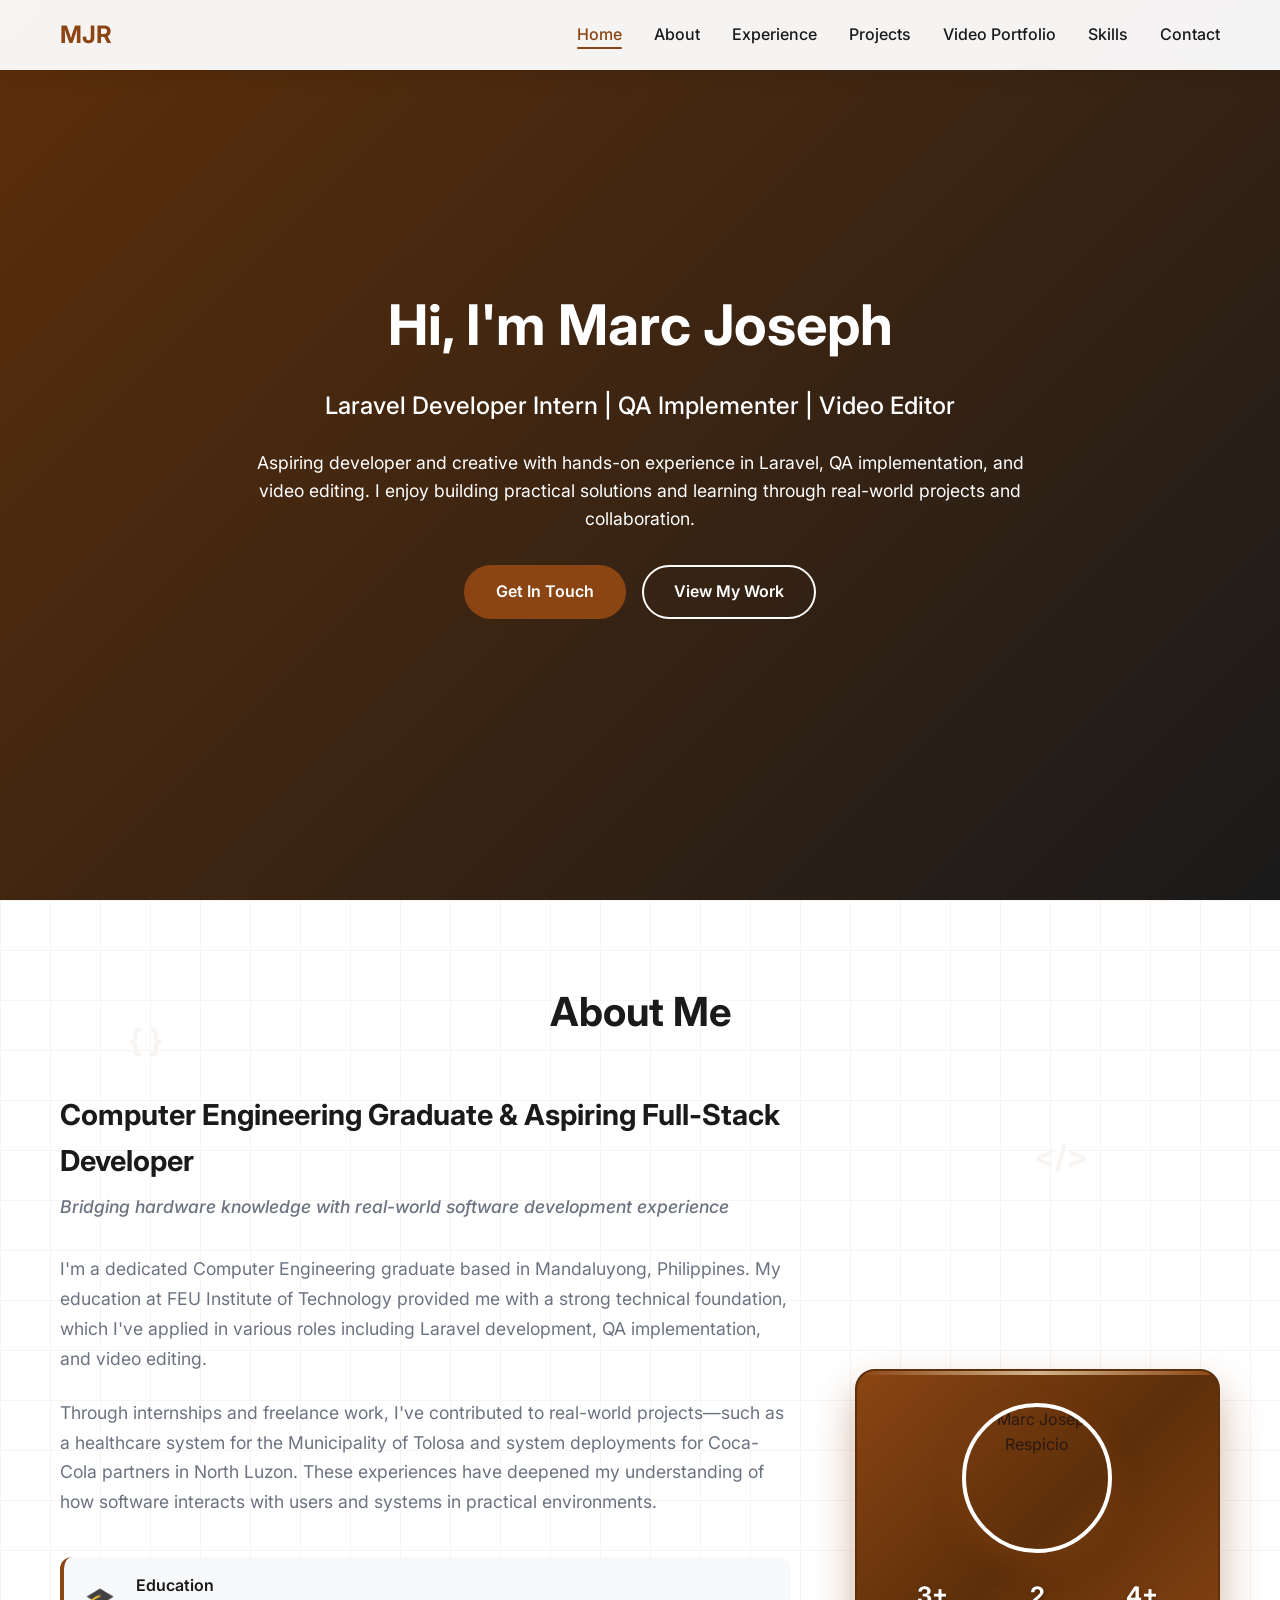
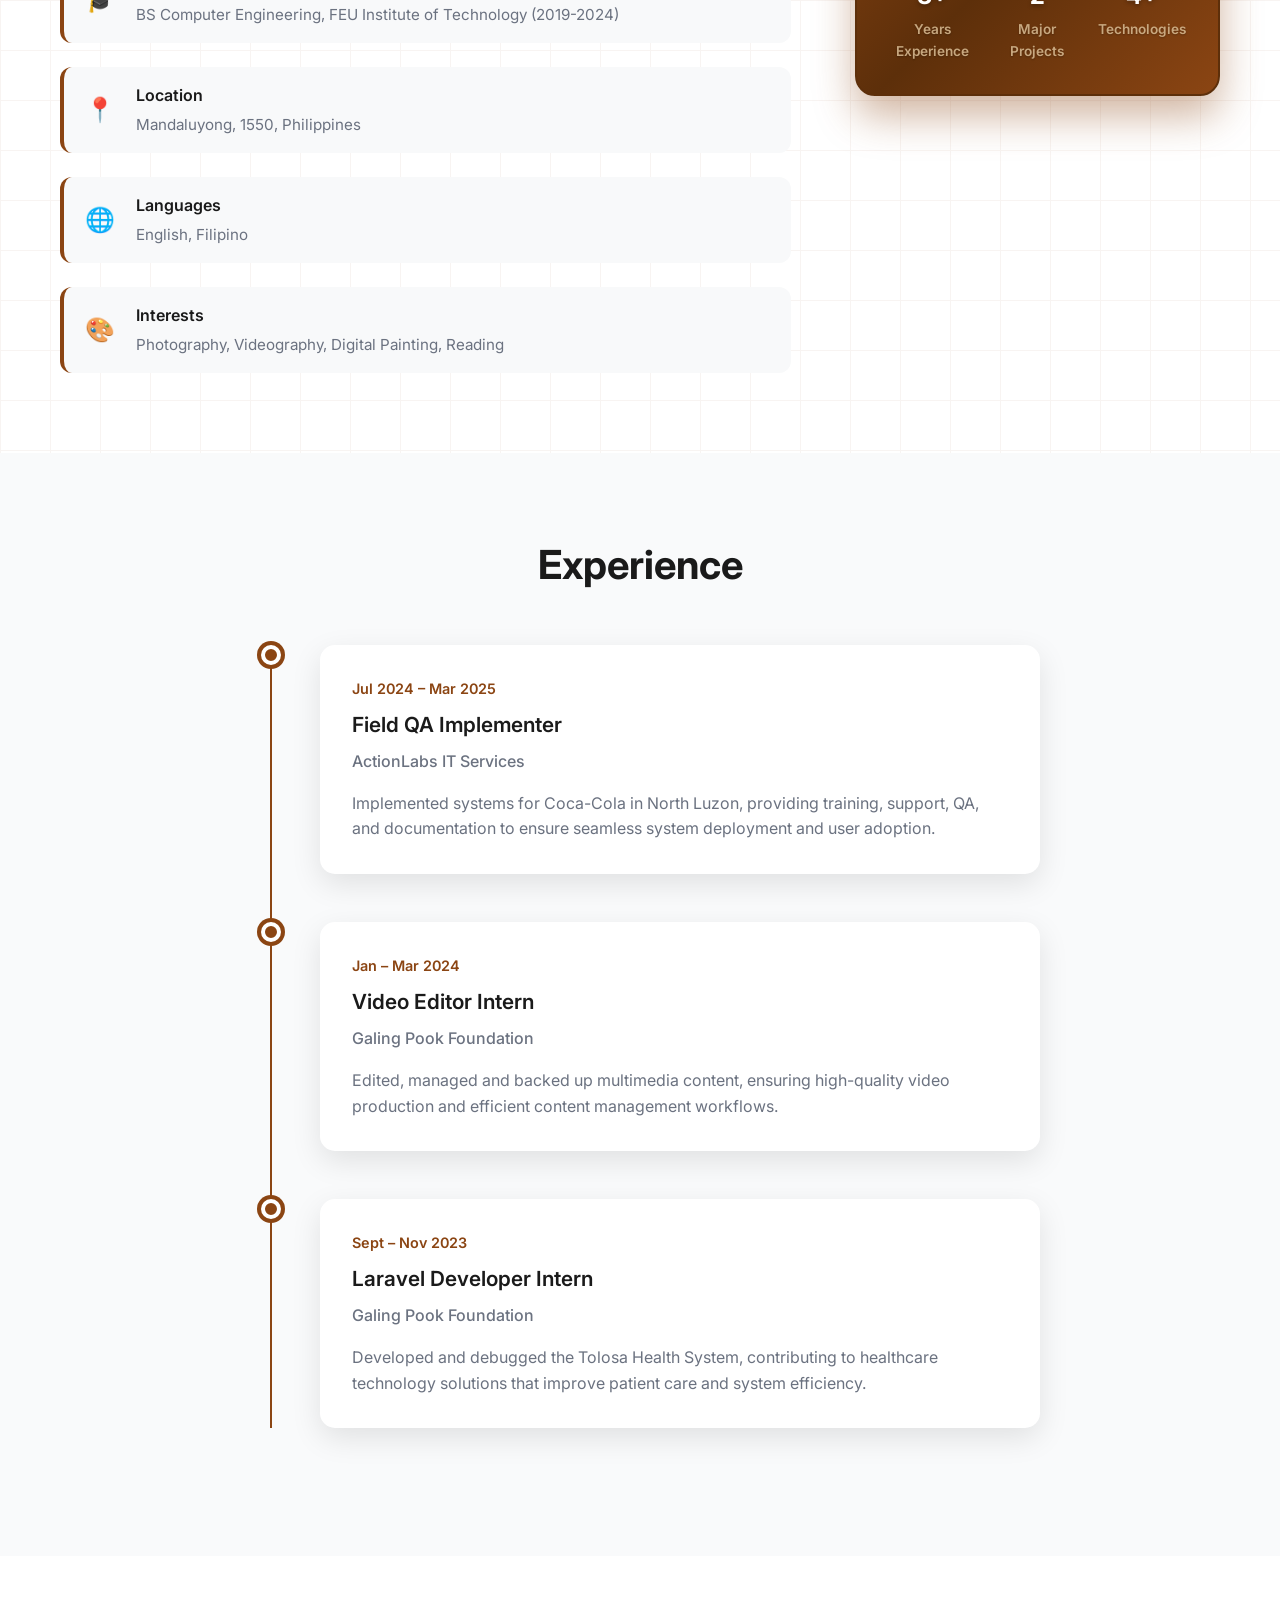
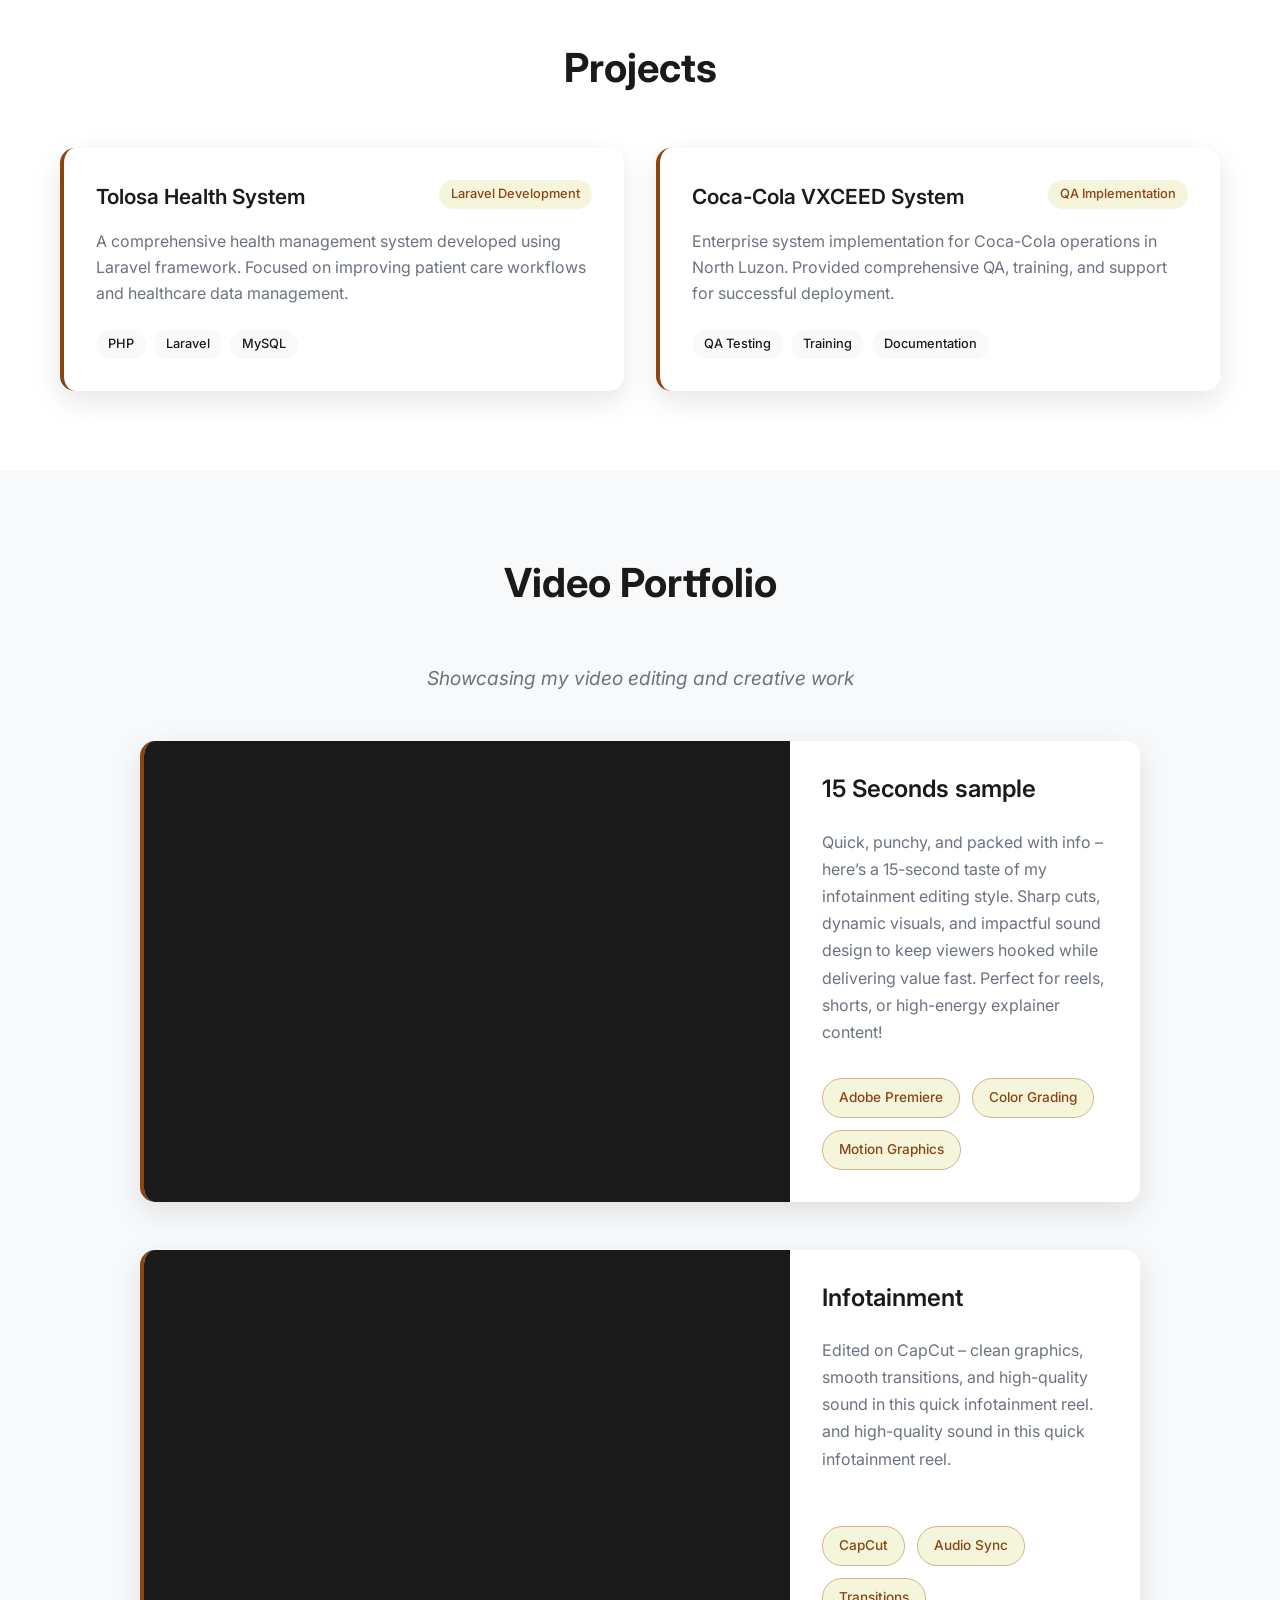
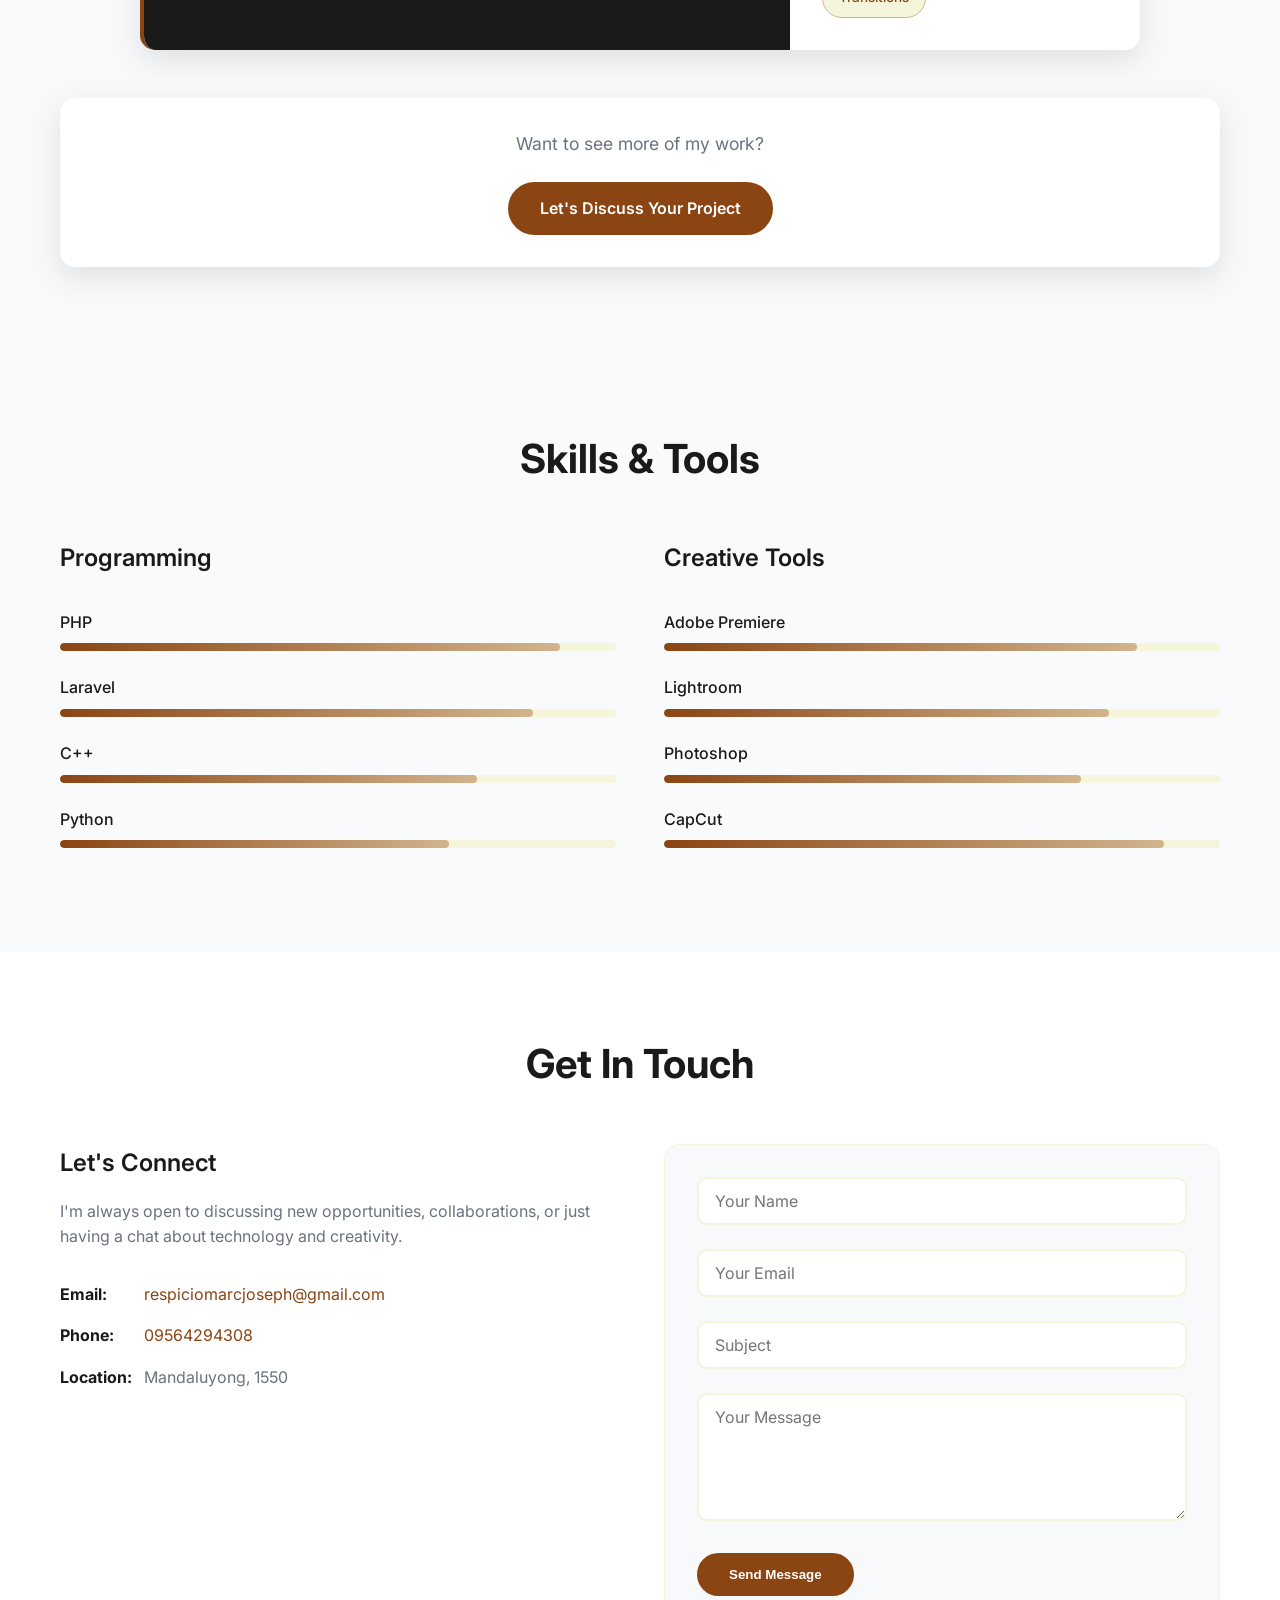
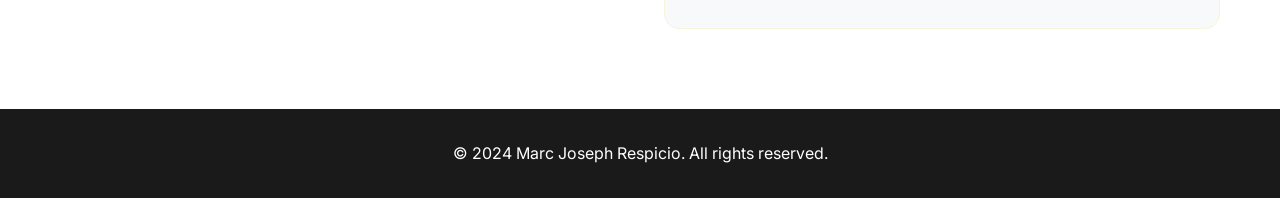
==== index.html @ 2e6ec481 "Complete portfolio with dynamic navbar and brown gradient profile card" ====
<!DOCTYPE html>
<html lang="en">
<head>
    <meta charset="UTF-8">
    <meta name="viewport" content="width=device-width, initial-scale=1.0">
    <title>Marc Joseph Respicio - Portfolio</title>
    <link rel="preconnect" href="https://fonts.googleapis.com">
    <link rel="preconnect" href="https://fonts.gstatic.com" crossorigin>
    <link href="https://fonts.googleapis.com/css2?family=Inter:wght@300;400;500;600;700&display=swap" rel="stylesheet">
    <link rel="stylesheet" href="styles.css">
</head>
<body>
    <!-- Navigation -->
    <nav class="navbar">
        <div class="nav-container">
            <div class="nav-logo">
                <a href="#home">MJR</a>
            </div>
            <ul class="nav-menu">
                <li class="nav-item">
                    <a href="#home" class="nav-link">Home</a>
                </li>
                <li class="nav-item">
                    <a href="#about" class="nav-link">About</a>
                </li>
                <li class="nav-item">
                    <a href="#experience" class="nav-link">Experience</a>
                </li>
                <li class="nav-item">
                    <a href="#projects" class="nav-link">Projects</a>
                </li>
                <li class="nav-item">
                    <a href="#portfolio" class="nav-link">Video Portfolio</a>
                </li>
                <li class="nav-item">
                    <a href="#skills" class="nav-link">Skills</a>
                </li>
                <li class="nav-item">
                    <a href="#contact" class="nav-link">Contact</a>
                </li>
            </ul>
            <div class="hamburger">
                <span class="bar"></span>
                <span class="bar"></span>
                <span class="bar"></span>
            </div>
        </div>
    </nav>

    <!-- Hero Section -->
    <section id="home" class="hero">
        <div class="container">
            <div class="hero-content">
                <h1 class="hero-title">
                    Hi, I'm <span class="highlight">Marc Joseph Respicio</span>
                </h1>
                <p class="hero-subtitle">Laravel Developer Intern | QA Implementer | Video Editor</p>
                <p class="hero-description">
                    Aspiring developer and creative with hands-on experience in Laravel,
                    QA implementation, and video editing. I enjoy building practical
                    solutions and learning through real-world projects and collaboration.
                </p>
                <div class="hero-buttons">
                    <a href="#contact" class="btn btn-primary">Get In Touch</a>
                    <a href="#portfolio" class="btn btn-secondary">View My Work</a>
                </div>
            </div>
        </div>
    </section>

    <!-- About Section -->
    <section id="about" class="about">
        <div class="about-background">
            <div class="circuit-pattern"></div>
            <div class="tech-icons">
                <div class="tech-icon">{ }</div>
                <div class="tech-icon">&lt;/&gt;</div>
                <div class="tech-icon">01</div>
                <div class="tech-icon">λ</div>
                <div class="tech-icon">∞</div>
                <div class="tech-icon">⚡</div>
            </div>
        </div>
        <div class="container">
            <h2 class="section-title">About Me</h2>
            <div class="about-content">
                <div class="about-text">
                    <div class="about-intro">
                        <h3>Computer Engineering Graduate & Aspiring Full-Stack Developer</h3>
                        <p class="about-subtitle">
                            Bridging hardware knowledge with real-world software development experience
                        </p>
                    </div>
                    <p>
                        I'm a dedicated Computer Engineering graduate based in Mandaluyong, Philippines.
                        My education at FEU Institute of Technology provided me with a strong technical foundation,
                        which I've applied in various roles including Laravel development, QA implementation, and video editing.
                    </p>
                    <p>
                        Through internships and freelance work, I've contributed to real-world projects—such as
                        a healthcare system for the Municipality of Tolosa and system deployments for Coca-Cola partners in North Luzon.
                        These experiences have deepened my understanding of how software interacts with users and systems in practical environments.
                    </p>
                    <div class="about-highlights">
                        <div class="highlight-item">
                            <div class="highlight-icon">🎓</div>
                            <div class="highlight-content">
                                <strong>Education</strong>
                                <span>BS Computer Engineering, FEU Institute of Technology (2019-2024)</span>
                            </div>
                        </div>
                        <div class="highlight-item">
                            <div class="highlight-icon">📍</div>
                            <div class="highlight-content">
                                <strong>Location</strong>
                                <span>Mandaluyong, 1550, Philippines</span>
                            </div>
                        </div>
                        <div class="highlight-item">
                            <div class="highlight-icon">🌐</div>
                            <div class="highlight-content">
                                <strong>Languages</strong>
                                <span>English, Filipino</span>
                            </div>
                        </div>
                        <div class="highlight-item">
                            <div class="highlight-icon">🎨</div>
                            <div class="highlight-content">
                                <strong>Interests</strong>
                                <span>Photography, Videography, Digital Painting, Reading</span>
                            </div>
                        </div>
                    </div>
                </div>
                <div class="about-visual">
                    <div class="profile-card">
                        <div class="profile-image">
                            <img src="images/MJ.jpg" alt="Marc Joseph Respicio" class="profile-photo">
                        </div>
                        <div class="profile-stats">
                            <div class="stat-item">
                                <div class="stat-number">3+</div>
                                <div class="stat-label">Years Experience</div>
                            </div>
                            <div class="stat-item">
                                <div class="stat-number">2</div>
                                <div class="stat-label">Major Projects</div>
                            </div>
                            <div class="stat-item">
                                <div class="stat-number">4+</div>
                                <div class="stat-label">Technologies</div>
                            </div>
                        </div>
                    </div>
                </div>
            </div>
        </div>
    </section>

    <!-- Experience Section -->
    <section id="experience" class="experience">
        <div class="container">
            <h2 class="section-title">Experience</h2>
            <div class="timeline">
                <div class="timeline-item">
                    <div class="timeline-dot"></div>
                    <div class="timeline-content">
                        <div class="timeline-date">Jul 2024 – Mar 2025</div>
                        <h3>Field QA Implementer</h3>
                        <h4>ActionLabs IT Services</h4>
                        <p>Implemented systems for Coca-Cola in North Luzon, providing training, support, QA, and documentation to ensure seamless system deployment and user adoption.</p>
                    </div>
                </div>
                <div class="timeline-item">
                    <div class="timeline-dot"></div>
                    <div class="timeline-content">
                        <div class="timeline-date">Jan – Mar 2024</div>
                        <h3>Video Editor Intern</h3>
                        <h4>Galing Pook Foundation</h4>
                        <p>Edited, managed and backed up multimedia content, ensuring high-quality video production and efficient content management workflows.</p>
                    </div>
                </div>
                <div class="timeline-item">
                    <div class="timeline-dot"></div>
                    <div class="timeline-content">
                        <div class="timeline-date">Sept – Nov 2023</div>
                        <h3>Laravel Developer Intern</h3>
                        <h4>Galing Pook Foundation</h4>
                        <p>Developed and debugged the Tolosa Health System, contributing to healthcare technology solutions that improve patient care and system efficiency.</p>
                    </div>
                </div>
            </div>
        </div>
    </section>

    <!-- Projects Section -->
    <section id="projects" class="projects">
        <div class="container">
            <h2 class="section-title">Projects</h2>
            <div class="projects-grid">
                <div class="project-card">
                    <div class="project-header">
                        <h3>Tolosa Health System</h3>
                        <span class="project-tag">Laravel Development</span>
                    </div>
                    <p class="project-description">
                        A comprehensive health management system developed using Laravel framework. 
                        Focused on improving patient care workflows and healthcare data management.
                    </p>
                    <div class="project-tech">
                        <span class="tech-tag">PHP</span>
                        <span class="tech-tag">Laravel</span>
                        <span class="tech-tag">MySQL</span>
                    </div>
                </div>
                <div class="project-card">
                    <div class="project-header">
                        <h3>Coca-Cola VXCEED System</h3>
                        <span class="project-tag">QA Implementation</span>
                    </div>
                    <p class="project-description">
                        Enterprise system implementation for Coca-Cola operations in North Luzon. 
                        Provided comprehensive QA, training, and support for successful deployment.
                    </p>
                    <div class="project-tech">
                        <span class="tech-tag">QA Testing</span>
                        <span class="tech-tag">Training</span>
                        <span class="tech-tag">Documentation</span>
                    </div>
                </div>
            </div>
        </div>
    </section>

    <!-- Video Portfolio Section -->
    <section id="portfolio" class="video-portfolio">
        <div class="container">
            <h2 class="section-title">Video Portfolio</h2>
            <p class="portfolio-subtitle">Showcasing my video editing and creative work</p>

            <div class="video-grid">
                <!-- Video Sample 1 -->
                <div class="video-card">
                    <div class="video-container">
                        <!-- Replace the src with your Vimeo video URL -->
                        <iframe src="https://player.vimeo.com/video/1092695240?badge=0&amp;autopause=0&amp;quality_selector=1&amp;player_id=0&amp;app_id=58479"
                                width="100%"
                                height="100%"
                                frameborder="0"
                                allow="autoplay; fullscreen; picture-in-picture; clipboard-write"
                                allowfullscreen
                                title="15 Seconds Sample Video">
                        </iframe>
                        <!--
                        INSTRUCTIONS:
                        1. Go to your Vimeo video
                        2. Click Share → Embed
                        3. Copy the video ID from the URL (the numbers after /video/)
                        4. Replace "YOUR_VIDEO_ID_HERE" above with your actual video ID
                        -->
                    </div>
                    <div class="video-details">
                        <h3>15 Seconds sample</h3>
                        <p class="video-description">
                            Quick, punchy, and packed with info – here’s a 15-second taste of my infotainment editing style. Sharp cuts, dynamic visuals,
                            and impactful sound design to keep viewers hooked while delivering value fast. Perfect for reels, shorts, or high-energy explainer content!
                        </p>
                        <div class="video-tags">
                            <span class="video-tag">Adobe Premiere</span>
                            <span class="video-tag">Color Grading</span>
                            <span class="video-tag">Motion Graphics</span>
                        </div>
                    </div>
                </div>

                <!-- Video Sample 2 -->
                <div class="video-card">
                    <div class="video-container">
                        <!-- Clean Vimeo embed -->
                        <iframe src="https://player.vimeo.com/video/1092692898?badge=0&amp;autopause=0&amp;quality_selector=1&amp;player_id=0&amp;app_id=58479"
                                width="100%"
                                height="100%"
                                frameborder="0"
                                allow="autoplay; fullscreen; picture-in-picture; clipboard-write"
                                allowfullscreen
                                title="Infotainment Video">
                        </iframe>
                    </div>
                    <div class="video-details">
                        <h3>Infotainment</h3>
                        <p class="video-description">
                            Edited on CapCut – clean graphics, smooth transitions, and high-quality sound in this quick infotainment reel.
                            and high-quality sound in this quick infotainment reel.
                        </p>
                        <div class="video-tags">
                            <span class="video-tag">CapCut</span>
                            <span class="video-tag">Audio Sync</span>
                            <span class="video-tag">Transitions</span>
                        </div>
                    </div>
                </div>

                <!-- Add more video cards as needed -->
            </div>

            <div class="portfolio-cta">
                <p>Want to see more of my work?</p>
                <a href="#contact" class="btn btn-primary">Let's Discuss Your Project</a>
            </div>
        </div>
    </section>

    <!-- Skills Section -->
    <section id="skills" class="skills">
        <div class="container">
            <h2 class="section-title">Skills & Tools</h2>
            <div class="skills-grid">
                <div class="skill-category">
                    <h3>Programming</h3>
                    <div class="skill-items">
                        <div class="skill-item">
                            <span class="skill-name">PHP</span>
                            <div class="skill-bar">
                                <div class="skill-progress" data-width="90"></div>
                            </div>
                        </div>
                        <div class="skill-item">
                            <span class="skill-name">Laravel</span>
                            <div class="skill-bar">
                                <div class="skill-progress" data-width="85"></div>
                            </div>
                        </div>
                        <div class="skill-item">
                            <span class="skill-name">C++</span>
                            <div class="skill-bar">
                                <div class="skill-progress" data-width="75"></div>
                            </div>
                        </div>
                        <div class="skill-item">
                            <span class="skill-name">Python</span>
                            <div class="skill-bar">
                                <div class="skill-progress" data-width="70"></div>
                            </div>
                        </div>
                    </div>
                </div>
                <div class="skill-category">
                    <h3>Creative Tools</h3>
                    <div class="skill-items">
                        <div class="skill-item">
                            <span class="skill-name">Adobe Premiere</span>
                            <div class="skill-bar">
                                <div class="skill-progress" data-width="85"></div>
                            </div>
                        </div>
                        <div class="skill-item">
                            <span class="skill-name">Lightroom</span>
                            <div class="skill-bar">
                                <div class="skill-progress" data-width="80"></div>
                            </div>
                        </div>
                        <div class="skill-item">
                            <span class="skill-name">Photoshop</span>
                            <div class="skill-bar">
                                <div class="skill-progress" data-width="75"></div>
                            </div>
                        </div>
                        <div class="skill-item">
                            <span class="skill-name">CapCut</span>
                            <div class="skill-bar">
                                <div class="skill-progress" data-width="90"></div>
                            </div>
                        </div>
                    </div>
                </div>
            </div>
        </div>
    </section>

    <!-- Contact Section -->
    <section id="contact" class="contact">
        <div class="container">
            <h2 class="section-title">Get In Touch</h2>
            <div class="contact-content">
                <div class="contact-info">
                    <h3>Let's Connect</h3>
                    <p>I'm always open to discussing new opportunities, collaborations, or just having a chat about technology and creativity.</p>
                    <div class="contact-details">
                        <div class="contact-item">
                            <strong>Email:</strong>
                            <a href="mailto:respiciomarcjoseph@gmail.com">respiciomarcjoseph@gmail.com</a>
                        </div>
                        <div class="contact-item">
                            <strong>Phone:</strong>
                            <a href="tel:09564294308">09564294308</a>
                        </div>
                        <div class="contact-item">
                            <strong>Location:</strong>
                            <span>Mandaluyong, 1550</span>
                        </div>
                    </div>
                </div>
                <div class="contact-form">
                    <form>
                        <div class="form-group">
                            <input type="text" placeholder="Your Name" required>
                        </div>
                        <div class="form-group">
                            <input type="email" placeholder="Your Email" required>
                        </div>
                        <div class="form-group">
                            <input type="text" placeholder="Subject" required>
                        </div>
                        <div class="form-group">
                            <textarea placeholder="Your Message" rows="5" required></textarea>
                        </div>
                        <button type="submit" class="btn btn-primary">Send Message</button>
                    </form>
                </div>
            </div>
        </div>
    </section>

    <!-- Footer -->
    <footer class="footer">
        <div class="container">
            <p>&copy; 2024 Marc Joseph Respicio. All rights reserved.</p>
        </div>
    </footer>

    <script src="script.js"></script>
</body>
</html>
---- styles.css ----
/* Reset and Base Styles */
* {
    margin: 0;
    padding: 0;
    box-sizing: border-box;
}

html {
    scroll-behavior: smooth;
}

body {
    font-family: 'Inter', sans-serif;
    line-height: 1.6;
    color: #2c1810;
    background-color: #faf9f7;
}

/* Color Variables */
:root {
    --primary-brown: #8b4513;
    --dark-brown: #5d2f0a;
    --light-brown: #d2b48c;
    --cream: #f5f5dc;
    --white: #ffffff;
    --black: #1a1a1a;
    --gray: #6b7280;
    --light-gray: #f8f9fa;
}

.container {
    max-width: 1200px;
    margin: 0 auto;
    padding: 0 20px;
}

/* Navigation */
.navbar {
    position: fixed;
    top: 0;
    width: 100%;
    background: rgba(255, 255, 255, 0.95);
    backdrop-filter: blur(10px);
    z-index: 1000;
    padding: 1rem 0;
    transition: all 0.3s ease;
    box-shadow: 0 2px 20px rgba(0, 0, 0, 0.1);
}

.navbar.scrolled {
    background: var(--primary-brown);
    box-shadow: 0 2px 20px rgba(139, 69, 19, 0.3);
    padding: 0.75rem 0;
}

.nav-container {
    max-width: 1200px;
    margin: 0 auto;
    padding: 0 20px;
    display: flex;
    justify-content: space-between;
    align-items: center;
}

.nav-logo a {
    font-size: 1.5rem;
    font-weight: 700;
    color: var(--primary-brown);
    text-decoration: none;
    transition: all 0.3s ease;
}

.navbar.scrolled .nav-logo a {
    color: var(--white);
}

.nav-menu {
    display: flex;
    list-style: none;
    gap: 2rem;
}

.nav-link {
    text-decoration: none;
    color: var(--black);
    font-weight: 500;
    transition: all 0.3s ease;
}

.nav-link:hover {
    color: var(--primary-brown);
}

.navbar.scrolled .nav-link {
    color: var(--white);
}

.navbar.scrolled .nav-link:hover {
    color: var(--light-brown);
}

.hamburger {
    display: none;
    flex-direction: column;
    cursor: pointer;
}

.bar {
    width: 25px;
    height: 3px;
    background-color: #333;
    margin: 3px 0;
    transition: all 0.3s ease;
}

.navbar.scrolled .bar {
    background-color: var(--white);
}

/* Hero Section */
.hero {
    min-height: 100vh;
    display: flex;
    align-items: center;
    background: linear-gradient(135deg, var(--dark-brown) 0%, var(--black) 100%);
    color: var(--white);
    text-align: center;
}

.hero-content {
    max-width: 800px;
    margin: 0 auto;
}

.hero-title {
    font-size: 3.5rem;
    font-weight: 700;
    margin-bottom: 1rem;
    opacity: 0;
    animation: fadeInUp 1s ease forwards;
}

.highlight {
    color: var(--light-brown);
}

.hero-subtitle {
    font-size: 1.5rem;
    font-weight: 500;
    margin-bottom: 1.5rem;
    opacity: 0;
    animation: fadeInUp 1s ease 0.2s forwards;
}

.hero-description {
    font-size: 1.1rem;
    margin-bottom: 2rem;
    opacity: 0;
    animation: fadeInUp 1s ease 0.4s forwards;
}

.hero-buttons {
    display: flex;
    gap: 1rem;
    justify-content: center;
    flex-wrap: wrap;
    opacity: 0;
    animation: fadeInUp 1s ease 0.6s forwards;
}

/* Buttons */
.btn {
    display: inline-block;
    padding: 12px 30px;
    border-radius: 50px;
    text-decoration: none;
    font-weight: 600;
    transition: all 0.3s ease;
    border: 2px solid transparent;
}

.btn-primary {
    background-color: var(--primary-brown);
    color: var(--white);
    border-color: var(--primary-brown);
}

.btn-primary:hover {
    background-color: transparent;
    border-color: var(--white);
    transform: translateY(-2px);
}

.btn-secondary {
    background-color: transparent;
    color: var(--white);
    border-color: var(--white);
}

.btn-secondary:hover {
    background-color: var(--white);
    color: var(--primary-brown);
    transform: translateY(-2px);
}

/* Section Styles */
section {
    padding: 80px 0;
}

.section-title {
    font-size: 2.5rem;
    font-weight: 700;
    text-align: center;
    margin-bottom: 3rem;
    color: var(--black);
}

/* About Section */
.about {
    background-color: var(--white);
    position: relative;
    overflow: hidden;
}

.about-background {
    position: absolute;
    top: 0;
    left: 0;
    width: 100%;
    height: 100%;
    opacity: 0.05;
    z-index: 1;
}

.circuit-pattern {
    position: absolute;
    top: 0;
    left: 0;
    width: 100%;
    height: 100%;
    background-image:
        linear-gradient(90deg, var(--primary-brown) 1px, transparent 1px),
        linear-gradient(var(--primary-brown) 1px, transparent 1px);
    background-size: 50px 50px;
    background-position: 0 0, 0 0;
    animation: circuitMove 20s linear infinite;
}

.tech-icons {
    position: absolute;
    width: 100%;
    height: 100%;
}

.tech-icon {
    position: absolute;
    font-size: 2rem;
    color: var(--primary-brown);
    font-weight: bold;
    animation: float 6s ease-in-out infinite;
}

.tech-icon:nth-child(1) { top: 10%; left: 10%; animation-delay: 0s; }
.tech-icon:nth-child(2) { top: 20%; right: 15%; animation-delay: 1s; }
.tech-icon:nth-child(3) { top: 60%; left: 5%; animation-delay: 2s; }
.tech-icon:nth-child(4) { bottom: 30%; right: 10%; animation-delay: 3s; }
.tech-icon:nth-child(5) { bottom: 10%; left: 20%; animation-delay: 4s; }
.tech-icon:nth-child(6) { top: 40%; right: 5%; animation-delay: 5s; }

.about-content {
    position: relative;
    z-index: 2;
    display: grid;
    grid-template-columns: 2fr 1fr;
    gap: 4rem;
    align-items: center;
}

.about-intro {
    margin-bottom: 2rem;
}

.about-intro h3 {
    font-size: 1.8rem;
    font-weight: 700;
    color: var(--black);
    margin-bottom: 0.5rem;
}

.about-subtitle {
    font-size: 1.1rem;
    color: var(--primary-brown);
    font-weight: 500;
    font-style: italic;
}

.about-text p {
    font-size: 1.1rem;
    margin-bottom: 1.5rem;
    color: var(--gray);
    line-height: 1.7;
}

.about-highlights {
    margin-top: 2.5rem;
    display: grid;
    gap: 1.5rem;
}

.highlight-item {
    display: flex;
    align-items: center;
    gap: 1rem;
    padding: 1rem;
    background: var(--light-gray);
    border-radius: 12px;
    border-left: 4px solid var(--primary-brown);
    transition: transform 0.3s ease, box-shadow 0.3s ease;
}

.highlight-item:hover {
    transform: translateX(5px);
    box-shadow: 0 5px 15px rgba(139, 69, 19, 0.1);
}

.highlight-icon {
    font-size: 1.5rem;
    width: 40px;
    text-align: center;
}

.highlight-content {
    display: flex;
    flex-direction: column;
}

.highlight-content strong {
    color: var(--black);
    font-weight: 600;
    margin-bottom: 0.25rem;
}

.highlight-content span {
    color: var(--gray);
    font-size: 0.95rem;
}

.about-visual {
    display: flex;
    flex-direction: column;
    justify-content: center;
    align-items: center;
    gap: 2rem;
}

.profile-card {
    background: linear-gradient(135deg, var(--primary-brown) 0%, var(--dark-brown) 50%, #8B4513 100%);
    border-radius: 20px;
    padding: 2rem;
    box-shadow: 0 20px 40px rgba(139, 69, 19, 0.4);
    border: 2px solid var(--dark-brown);
    text-align: center;
    position: relative;
    overflow: hidden;
    display: flex;
    flex-direction: column;
    align-items: center;
    gap: 1.5rem;
}

.profile-card::before {
    content: '';
    position: absolute;
    top: 0;
    left: 0;
    width: 100%;
    height: 4px;
    background: linear-gradient(90deg, var(--primary-brown), var(--light-brown), var(--primary-brown));
}

.profile-image {
    display: flex;
    justify-content: center;
    align-items: center;
}

.image-placeholder {
    width: 150px;
    height: 150px;
    background: linear-gradient(135deg, var(--white) 0%, #f5f5f5 100%);
    border-radius: 50%;
    display: flex;
    align-items: center;
    justify-content: center;
    color: var(--primary-brown);
    font-weight: 700;
    font-size: 2rem;
    box-shadow: 0 10px 30px rgba(139, 69, 19, 0.3);
    border: 4px solid var(--white);
}

.profile-photo {
    width: 150px;
    height: 150px;
    border-radius: 50%;
    object-fit: cover;
    display: block;
    box-shadow: 0 10px 30px rgba(139, 69, 19, 0.4);
    border: 4px solid var(--white);
}

.profile-stats {
    display: grid;
    grid-template-columns: repeat(3, 1fr);
    gap: 1rem;
    width: 100%;
}

.stat-item {
    text-align: center;
}

.stat-number {
    font-size: 1.5rem;
    font-weight: 700;
    color: var(--white);
    margin-bottom: 0.25rem;
    text-shadow: 0 2px 4px rgba(0, 0, 0, 0.3);
}

.stat-label {
    font-size: 0.85rem;
    color: var(--light-brown);
    font-weight: 600;
    text-shadow: 0 1px 2px rgba(0, 0, 0, 0.3);
    opacity: 0.9;
}

/* Experience Section */
.experience {
    background-color: #f9fafb;
}

.timeline {
    max-width: 800px;
    margin: 0 auto;
    position: relative;
}

.timeline::before {
    content: '';
    position: absolute;
    left: 30px;
    top: 0;
    bottom: 0;
    width: 2px;
    background: var(--primary-brown);
}

.timeline-item {
    position: relative;
    margin-bottom: 3rem;
    padding-left: 80px;
}

.timeline-dot {
    position: absolute;
    left: 21px;
    top: 0;
    width: 20px;
    height: 20px;
    background: var(--primary-brown);
    border-radius: 50%;
    border: 4px solid var(--white);
    box-shadow: 0 0 0 4px var(--primary-brown);
}

.timeline-content {
    background: var(--white);
    padding: 2rem;
    border-radius: 15px;
    box-shadow: 0 10px 30px rgba(0, 0, 0, 0.1);
}

.timeline-date {
    color: var(--primary-brown);
    font-weight: 600;
    font-size: 0.9rem;
    margin-bottom: 0.5rem;
}

.timeline-content h3 {
    font-size: 1.3rem;
    font-weight: 600;
    color: var(--black);
    margin-bottom: 0.5rem;
}

.timeline-content h4 {
    color: var(--gray);
    font-weight: 500;
    margin-bottom: 1rem;
}

.timeline-content p {
    color: var(--gray);
    line-height: 1.6;
}

/* Projects Section */
.projects {
    background-color: white;
}

.projects-grid {
    display: grid;
    grid-template-columns: repeat(auto-fit, minmax(400px, 1fr));
    gap: 2rem;
}

.project-card {
    background: var(--white);
    padding: 2rem;
    border-radius: 15px;
    box-shadow: 0 10px 30px rgba(0, 0, 0, 0.1);
    transition: transform 0.3s ease, box-shadow 0.3s ease;
    border-left: 4px solid var(--primary-brown);
}

.project-card:hover {
    transform: translateY(-5px);
    box-shadow: 0 20px 40px rgba(0, 0, 0, 0.15);
}

.project-header {
    display: flex;
    justify-content: space-between;
    align-items: flex-start;
    margin-bottom: 1rem;
}

.project-header h3 {
    font-size: 1.3rem;
    font-weight: 600;
    color: var(--black);
}

.project-tag {
    background: var(--cream);
    color: var(--primary-brown);
    padding: 0.25rem 0.75rem;
    border-radius: 20px;
    font-size: 0.8rem;
    font-weight: 500;
}

.project-description {
    color: var(--gray);
    margin-bottom: 1.5rem;
    line-height: 1.6;
}

.project-tech {
    display: flex;
    flex-wrap: wrap;
    gap: 0.5rem;
}

.tech-tag {
    background: var(--light-gray);
    color: var(--black);
    padding: 0.25rem 0.75rem;
    border-radius: 15px;
    font-size: 0.8rem;
    font-weight: 500;
}

/* Video Portfolio Section */
.video-portfolio {
    background-color: var(--light-gray);
    position: relative;
}

.portfolio-subtitle {
    text-align: center;
    font-size: 1.2rem;
    color: var(--gray);
    margin-bottom: 3rem;
    font-style: italic;
}

.video-grid {
    display: grid;
    grid-template-columns: 1fr;
    gap: 3rem;
    margin-bottom: 3rem;
    max-width: 1000px;
    margin-left: auto;
    margin-right: auto;
}

.video-card {
    background: var(--white);
    border-radius: 15px;
    overflow: hidden;
    box-shadow: 0 10px 30px rgba(0, 0, 0, 0.1);
    transition: transform 0.3s ease, box-shadow 0.3s ease;
    border-left: 4px solid var(--primary-brown);
    display: grid;
    grid-template-columns: 1fr 350px;
    gap: 0;
    min-height: 400px;
}

.video-card:hover {
    transform: translateY(-5px);
    box-shadow: 0 20px 40px rgba(0, 0, 0, 0.15);
}

.video-container {
    position: relative;
    width: 100%;
    height: 100%;
    background: var(--black);
    overflow: hidden;
    min-height: 400px;
    display: flex;
    align-items: center;
    justify-content: center;
}

.video-container iframe {
    width: auto;
    height: 100%;
    max-width: 100%;
    border: none;
    aspect-ratio: 9/16; /* Portrait aspect ratio */
    max-height: 400px;
    border-radius: 10px;
}

.video-placeholder {
    width: 100%;
    height: 100%;
    background: linear-gradient(135deg, var(--dark-brown) 0%, var(--black) 100%);
    display: flex;
    flex-direction: column;
    align-items: center;
    justify-content: center;
    color: var(--white);
    cursor: pointer;
    transition: all 0.3s ease;
    position: relative;
}

.video-placeholder::before {
    content: '';
    position: absolute;
    top: 0;
    left: 0;
    width: 100%;
    height: 100%;
    background: url('data:image/svg+xml,<svg xmlns="http://www.w3.org/2000/svg" viewBox="0 0 100 100"><defs><pattern id="grid" width="10" height="10" patternUnits="userSpaceOnUse"><path d="M 10 0 L 0 0 0 10" fill="none" stroke="%23ffffff" stroke-width="0.5" opacity="0.1"/></pattern></defs><rect width="100" height="100" fill="url(%23grid)"/></svg>');
    opacity: 0.3;
}

.video-placeholder:hover {
    background: linear-gradient(135deg, var(--primary-brown) 0%, var(--dark-brown) 100%);
}

.play-icon {
    font-size: 3rem;
    margin-bottom: 1rem;
    opacity: 0.8;
    transition: all 0.3s ease;
    z-index: 2;
    position: relative;
}

.video-placeholder:hover .play-icon {
    transform: scale(1.1);
    opacity: 1;
}

.video-info {
    text-align: center;
    z-index: 2;
    position: relative;
}

.video-info h4 {
    font-size: 1.2rem;
    font-weight: 600;
    margin-bottom: 0.5rem;
}

.video-info p {
    font-size: 0.9rem;
    opacity: 0.8;
}

.video-details {
    padding: 2rem;
    display: flex;
    flex-direction: column;
    justify-content: center;
    background: var(--white);
}

.video-details h3 {
    font-size: 1.5rem;
    font-weight: 600;
    color: var(--black);
    margin-bottom: 1.5rem;
    line-height: 1.3;
}

.video-description {
    color: var(--gray);
    line-height: 1.7;
    margin-bottom: 2rem;
    font-size: 1rem;
}

.video-tags {
    display: flex;
    flex-wrap: wrap;
    gap: 0.75rem;
    margin-top: auto;
}

.video-tag {
    background: var(--cream);
    color: var(--primary-brown);
    padding: 0.5rem 1rem;
    border-radius: 20px;
    font-size: 0.85rem;
    font-weight: 500;
    border: 1px solid var(--light-brown);
}

.portfolio-cta {
    text-align: center;
    padding: 2rem;
    background: var(--white);
    border-radius: 15px;
    box-shadow: 0 10px 30px rgba(0, 0, 0, 0.1);
}

.portfolio-cta p {
    font-size: 1.1rem;
    color: var(--gray);
    margin-bottom: 1.5rem;
}

/* Skills Section */
.skills {
    background-color: #f9fafb;
}

.skills-grid {
    display: grid;
    grid-template-columns: repeat(auto-fit, minmax(400px, 1fr));
    gap: 3rem;
}

.skill-category h3 {
    font-size: 1.5rem;
    font-weight: 600;
    color: var(--black);
    margin-bottom: 2rem;
}

.skill-item {
    margin-bottom: 1.5rem;
}

.skill-name {
    display: block;
    font-weight: 500;
    color: var(--black);
    margin-bottom: 0.5rem;
}

.skill-bar {
    height: 8px;
    background: var(--cream);
    border-radius: 10px;
    overflow: hidden;
}

.skill-progress {
    height: 100%;
    background: linear-gradient(90deg, var(--primary-brown), var(--light-brown));
    border-radius: 10px;
    width: 0;
    transition: width 1s ease;
}

/* Contact Section */
.contact {
    background-color: white;
}

.contact-content {
    display: grid;
    grid-template-columns: 1fr 1fr;
    gap: 3rem;
}

.contact-info h3 {
    font-size: 1.5rem;
    font-weight: 600;
    color: var(--black);
    margin-bottom: 1rem;
}

.contact-info p {
    color: var(--gray);
    margin-bottom: 2rem;
    line-height: 1.6;
}

.contact-details {
    margin-top: 1rem;
}

.contact-item {
    margin-bottom: 1rem;
    color: var(--gray);
}

.contact-item strong {
    color: var(--black);
    display: inline-block;
    width: 80px;
}

.contact-item a {
    color: var(--primary-brown);
    text-decoration: none;
}

.contact-item a:hover {
    text-decoration: underline;
}

/* Form Styles */
.contact-form {
    background: var(--light-gray);
    padding: 2rem;
    border-radius: 15px;
    border: 1px solid var(--cream);
}

.form-group {
    margin-bottom: 1.5rem;
}

.form-group input,
.form-group textarea {
    width: 100%;
    padding: 12px 16px;
    border: 2px solid var(--cream);
    border-radius: 10px;
    font-family: inherit;
    font-size: 1rem;
    transition: border-color 0.3s ease;
    background: var(--white);
}

.form-group input:focus,
.form-group textarea:focus {
    outline: none;
    border-color: var(--primary-brown);
}

.form-group textarea {
    resize: vertical;
    min-height: 120px;
}

/* Footer */
.footer {
    background-color: var(--black);
    color: var(--white);
    text-align: center;
    padding: 2rem 0;
}

/* Animations */
@keyframes fadeInUp {
    from {
        opacity: 0;
        transform: translateY(30px);
    }
    to {
        opacity: 1;
        transform: translateY(0);
    }
}

@keyframes circuitMove {
    0% {
        background-position: 0 0, 0 0;
    }
    100% {
        background-position: 50px 50px, 50px 50px;
    }
}

@keyframes float {
    0%, 100% {
        transform: translateY(0px);
    }
    50% {
        transform: translateY(-10px);
    }
}

/* Responsive Design */
@media (max-width: 768px) {
    .hamburger {
        display: flex;
    }
    
    .nav-menu {
        position: fixed;
        left: -100%;
        top: 70px;
        flex-direction: column;
        background-color: white;
        width: 100%;
        text-align: center;
        transition: 0.3s;
        box-shadow: 0 10px 27px rgba(0, 0, 0, 0.05);
        padding: 2rem 0;
    }
    
    .nav-menu.active {
        left: 0;
    }
    
    .hero-title {
        font-size: 2.5rem;
    }
    
    .hero-buttons {
        flex-direction: column;
        align-items: center;
    }
    
    .about-content {
        grid-template-columns: 1fr;
        gap: 2rem;
    }

    .about-visual {
        order: -1;
    }

    .profile-card {
        max-width: 300px;
        margin: 0 auto;
    }

    .tech-icon {
        font-size: 1.5rem;
    }
    
    .contact-content {
        grid-template-columns: 1fr;
    }
    
    .projects-grid {
        grid-template-columns: 1fr;
    }
    
    .skills-grid {
        grid-template-columns: 1fr;
    }

    .video-grid {
        grid-template-columns: 1fr;
    }

    .video-card {
        grid-template-columns: 1fr;
        min-height: auto;
    }

    .video-container {
        height: 300px;
        min-height: 300px;
        order: -1;
    }

    .video-container iframe {
        width: 100%;
        height: 100%;
        aspect-ratio: 9/16;
    }

    .video-details {
        padding: 1.5rem;
    }
    
    .timeline::before {
        left: 20px;
    }
    
    .timeline-item {
        padding-left: 60px;
    }
    
    .timeline-dot {
        left: 11px;
    }
}
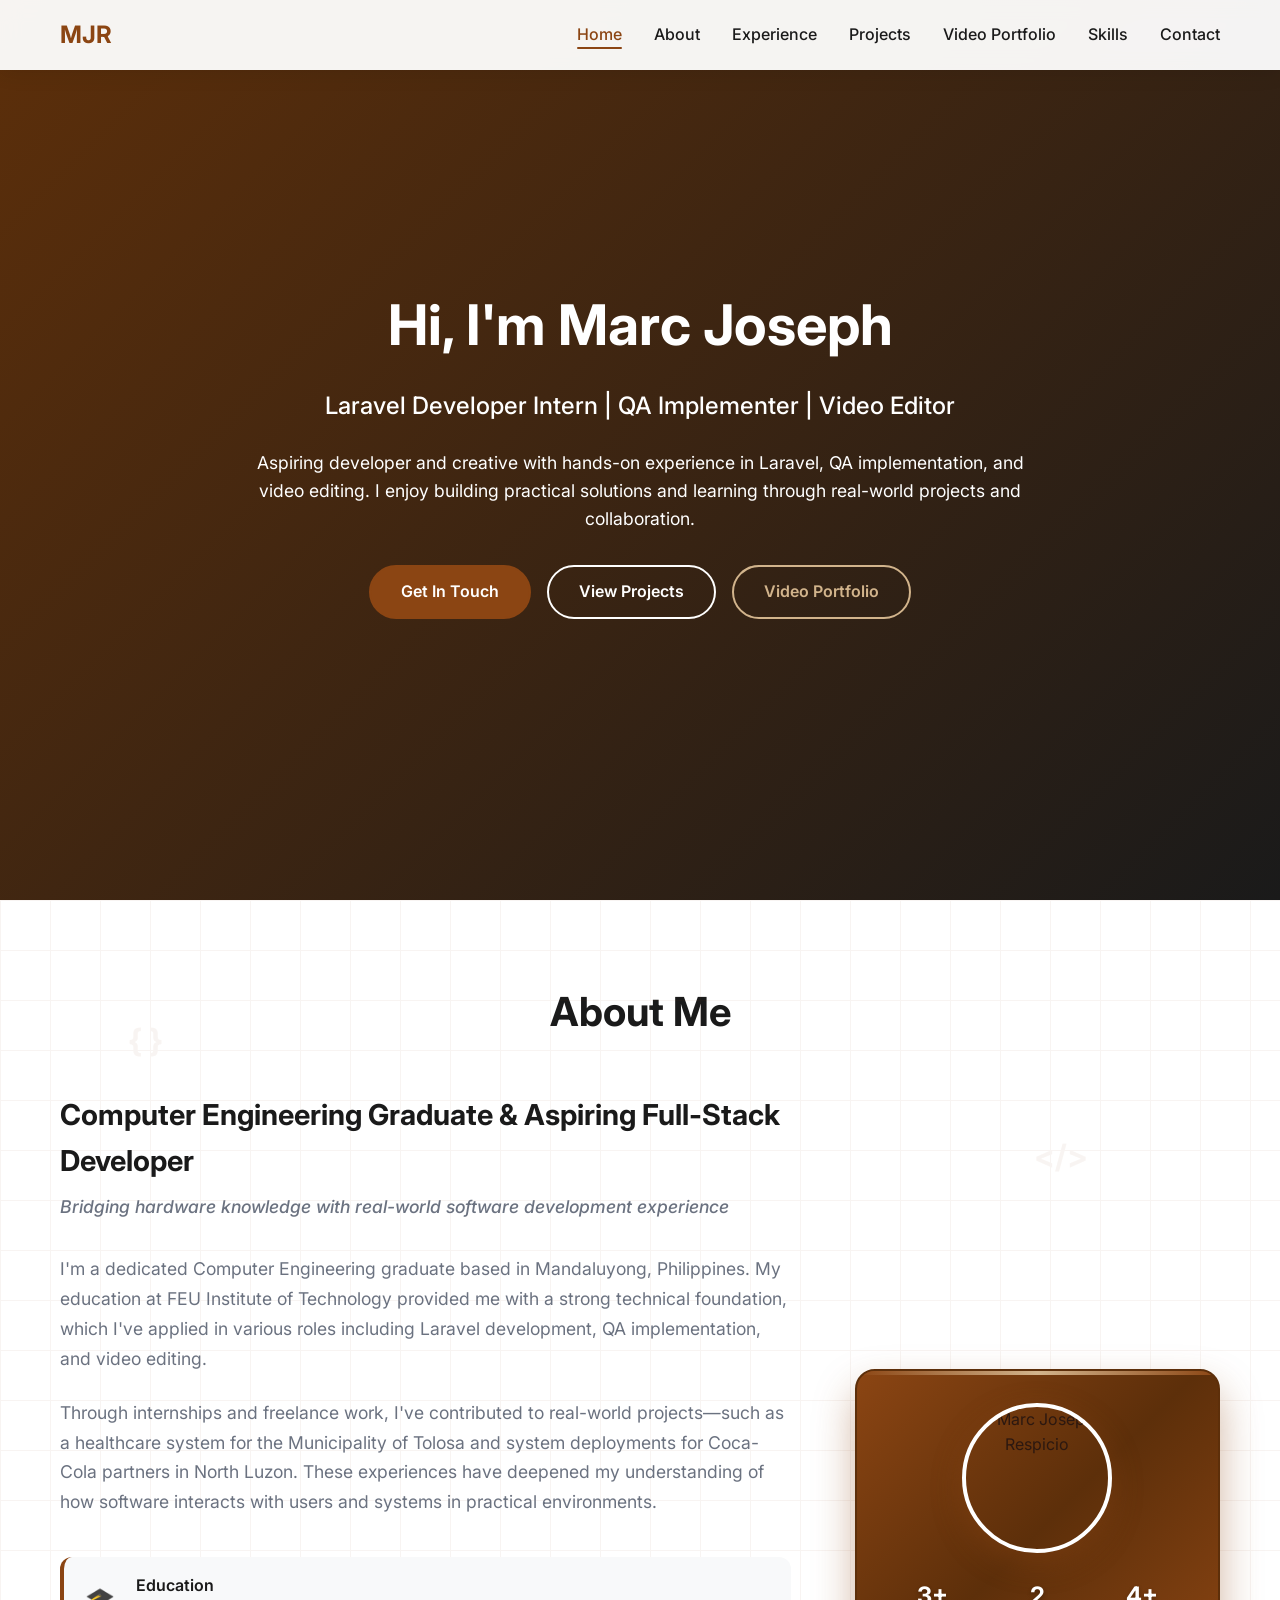
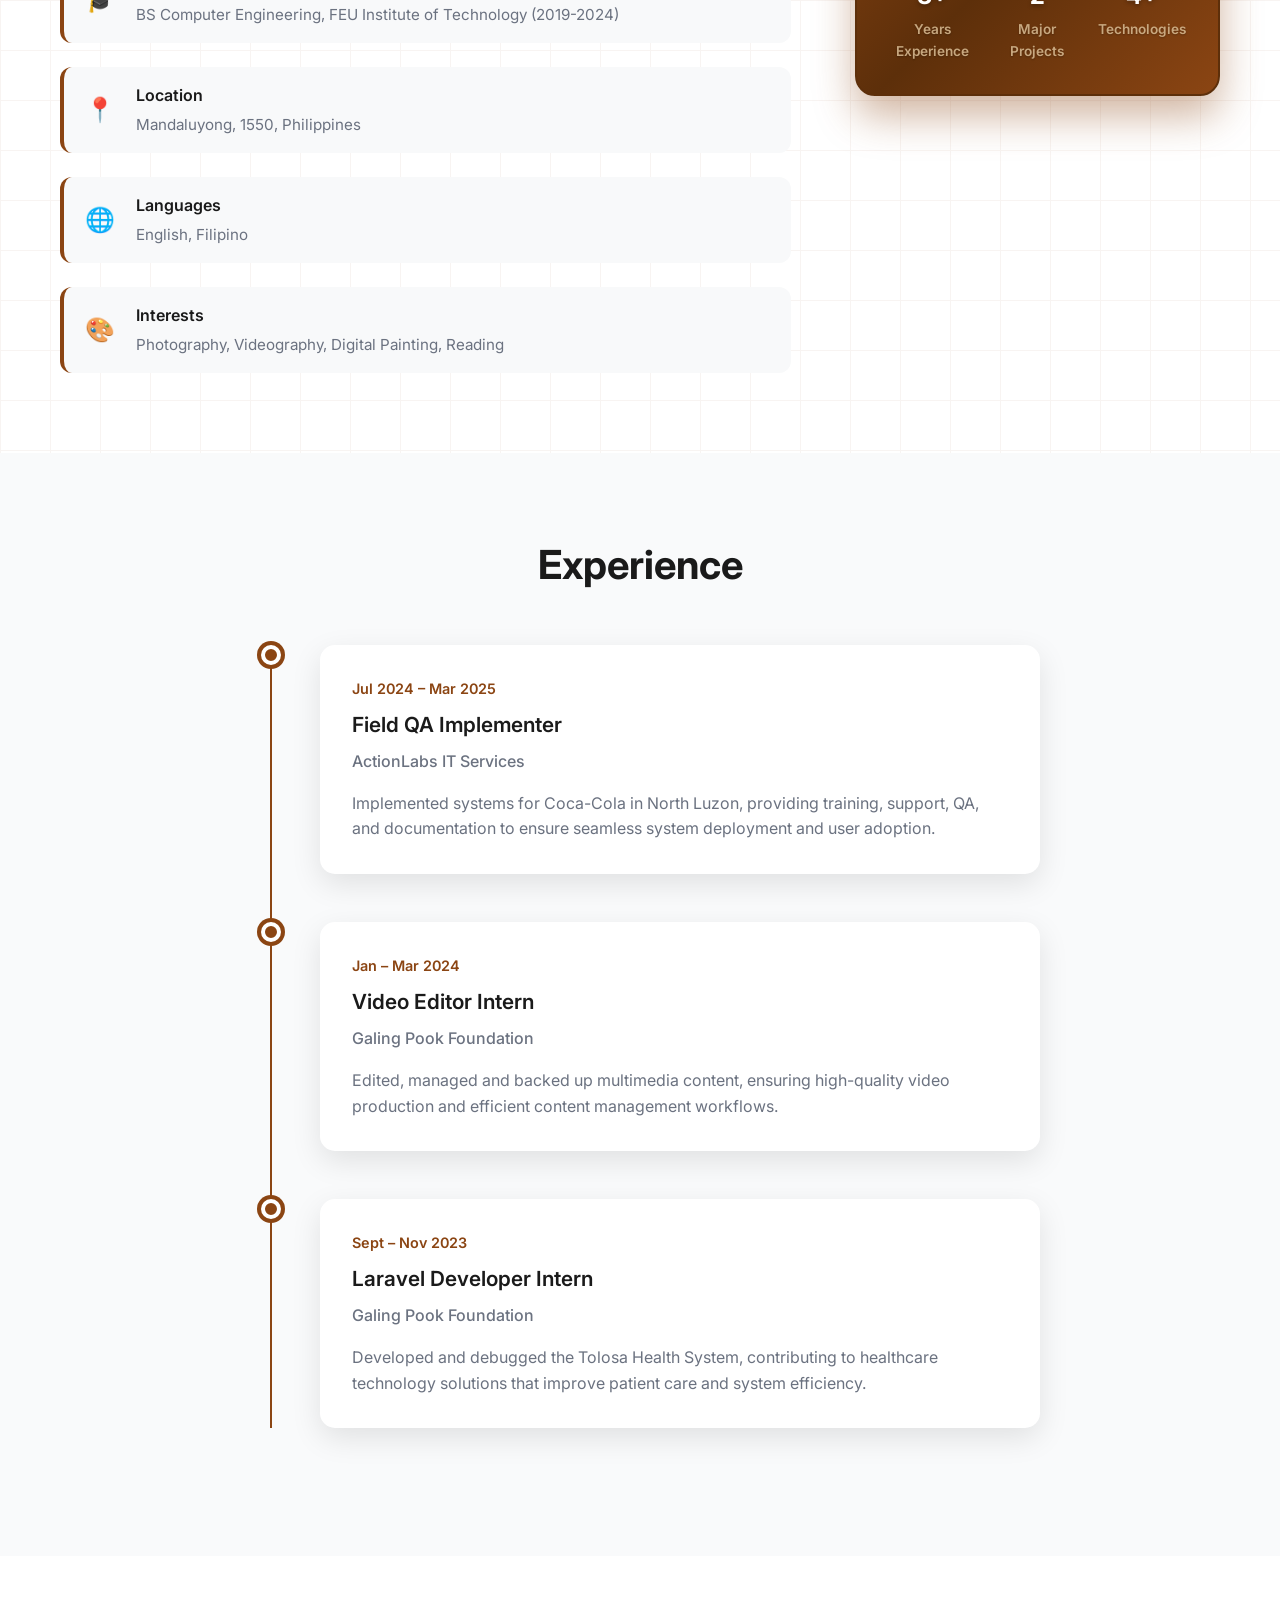
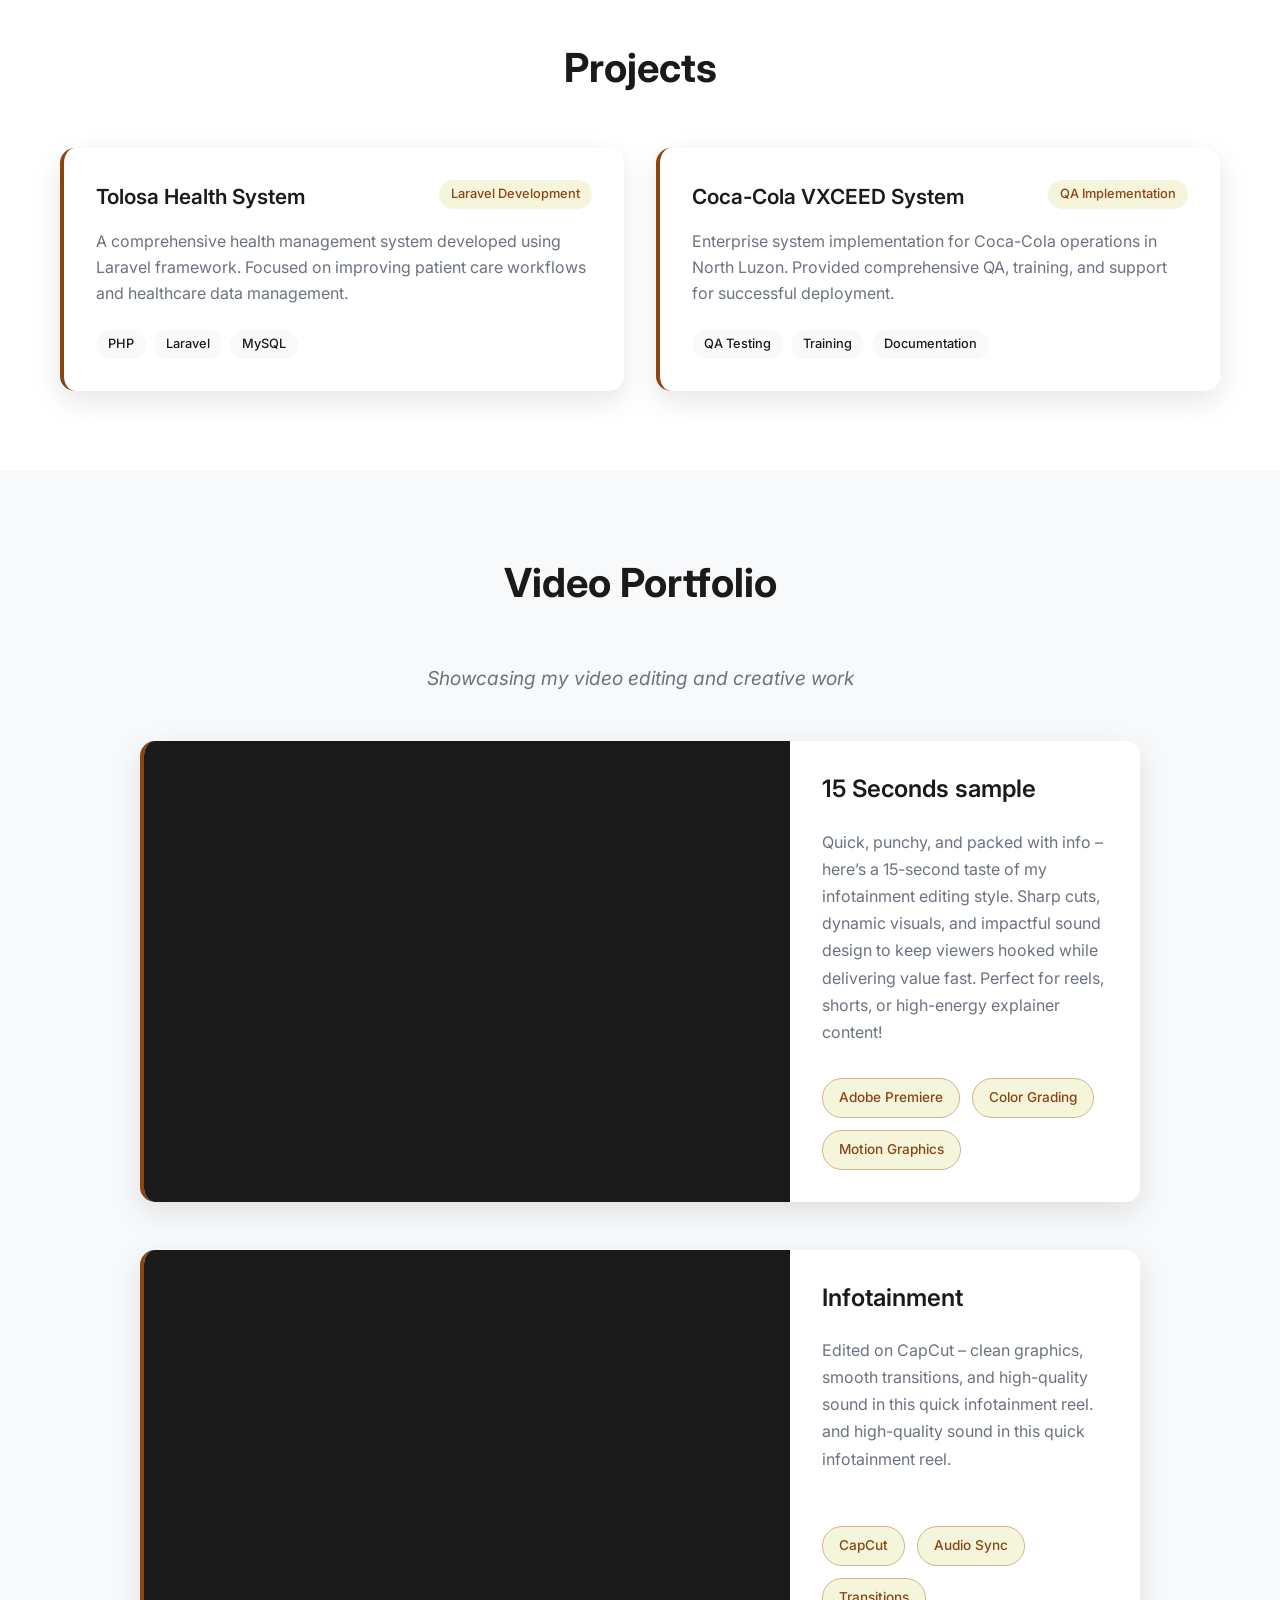
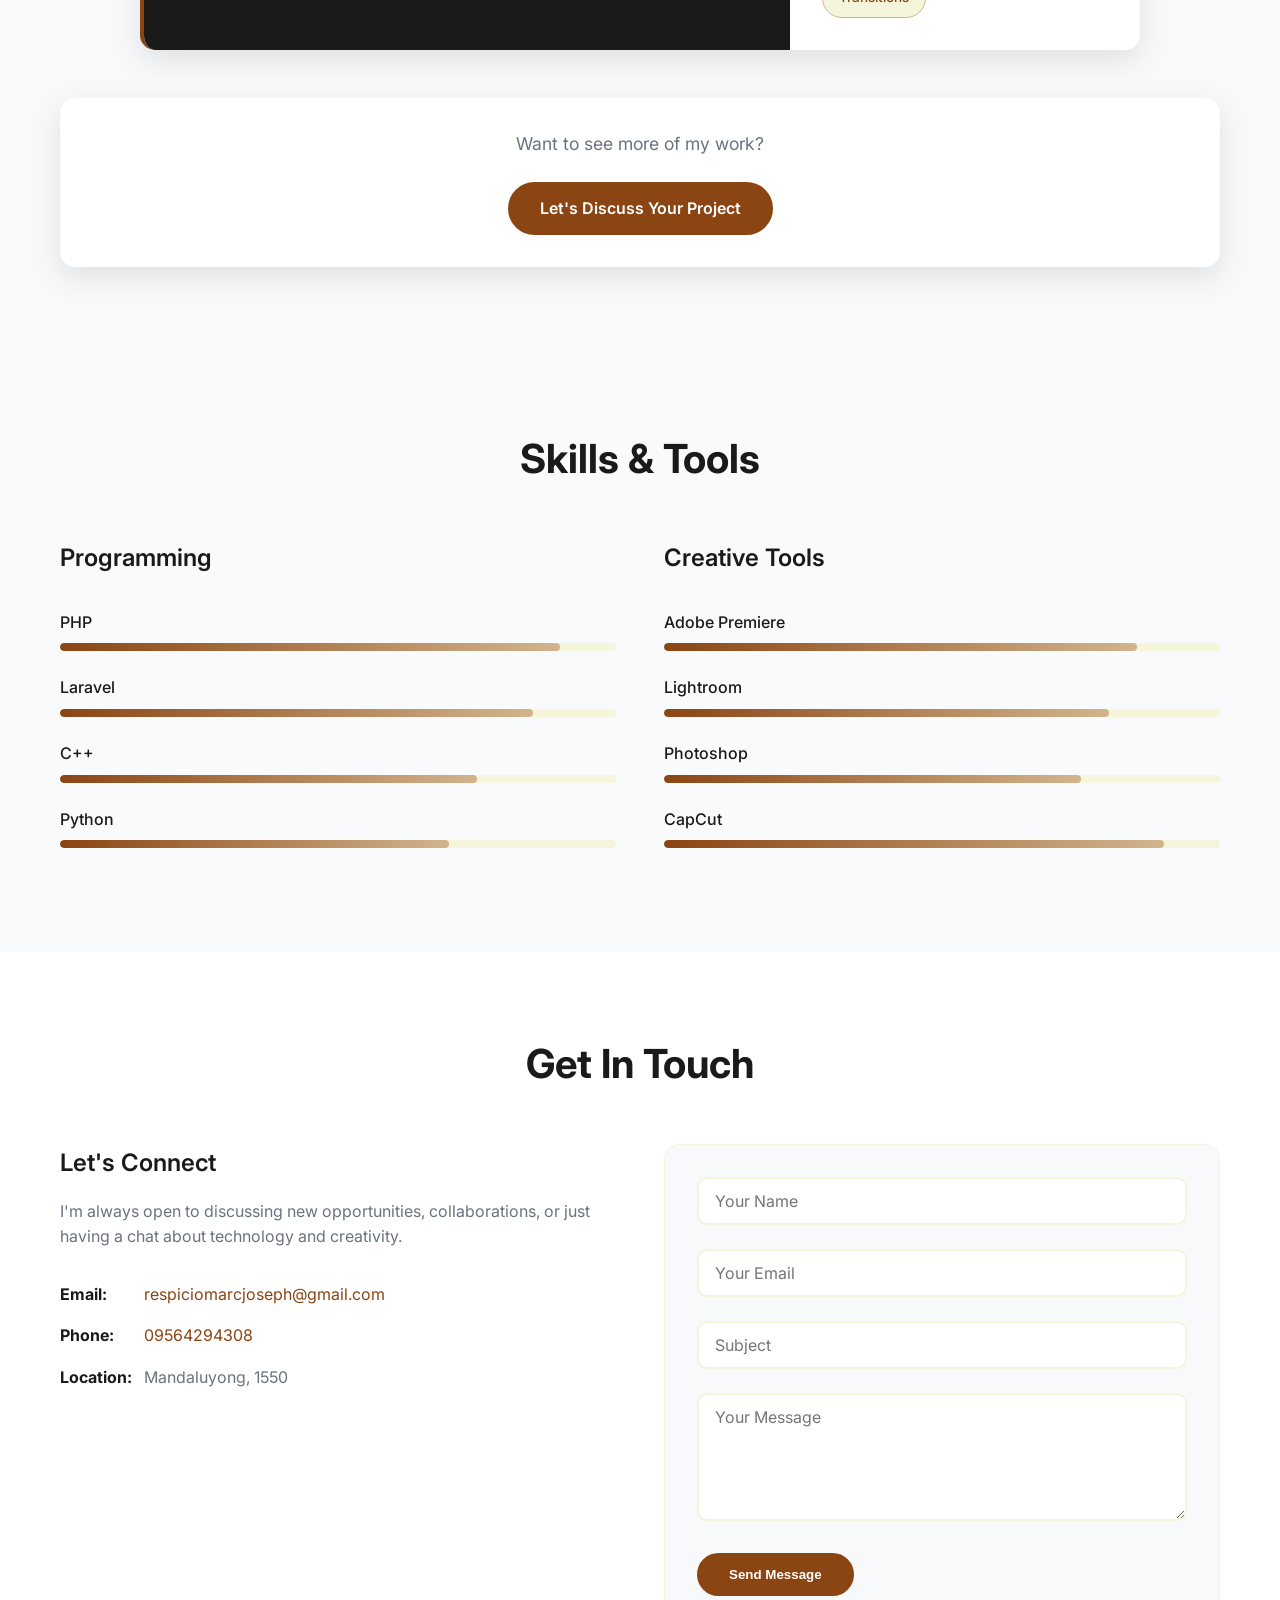
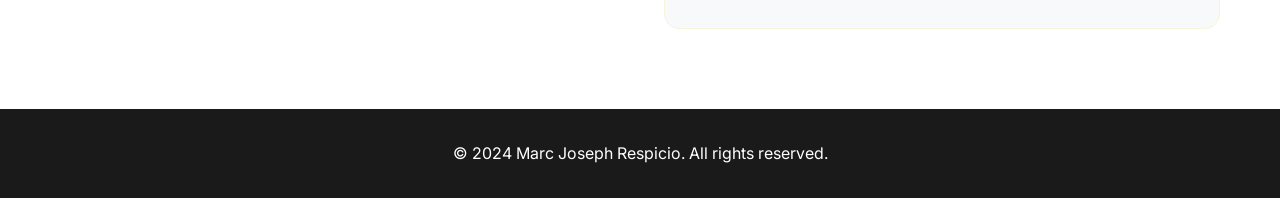
==== commit d6535cb0: "Add 3-button hero layout: Get In Touch, View Projects, Video Portfolio" ====
--- a/index.html
+++ b/index.html
@@ -62,7 +62,8 @@
                 </p>
                 <div class="hero-buttons">
                     <a href="#contact" class="btn btn-primary">Get In Touch</a>
-                    <a href="#portfolio" class="btn btn-secondary">View My Work</a>
+                    <a href="#projects" class="btn btn-secondary">View Projects</a>
+                    <a href="#portfolio" class="btn btn-tertiary">Video Portfolio</a>
                 </div>
             </div>
         </div>
--- a/styles.css
+++ b/styles.css
@@ -200,6 +200,18 @@
 .btn-secondary:hover {
     background-color: var(--white);
     color: var(--primary-brown);
+    transform: translateY(-2px);
+}
+
+.btn-tertiary {
+    background-color: transparent;
+    color: var(--light-brown);
+    border-color: var(--light-brown);
+}
+
+.btn-tertiary:hover {
+    background-color: var(--light-brown);
+    color: var(--dark-brown);
     transform: translateY(-2px);
 }
 
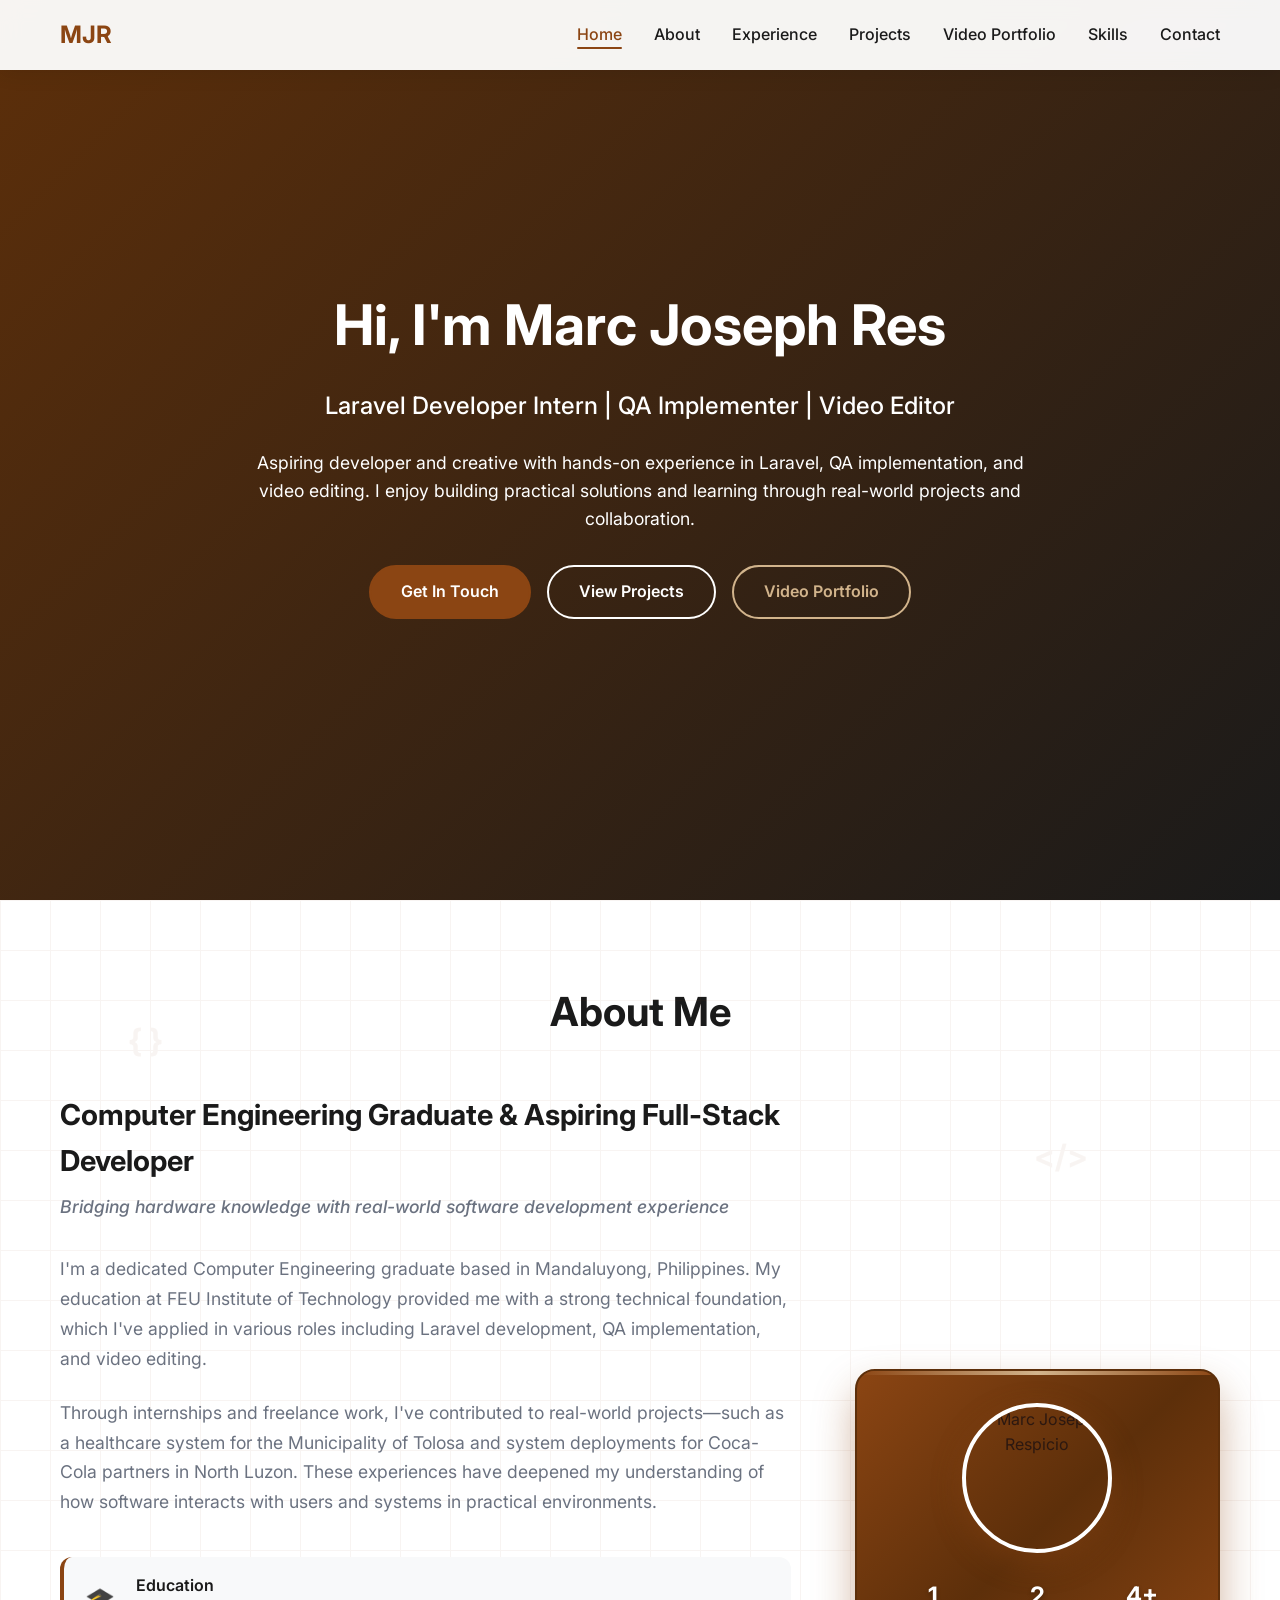
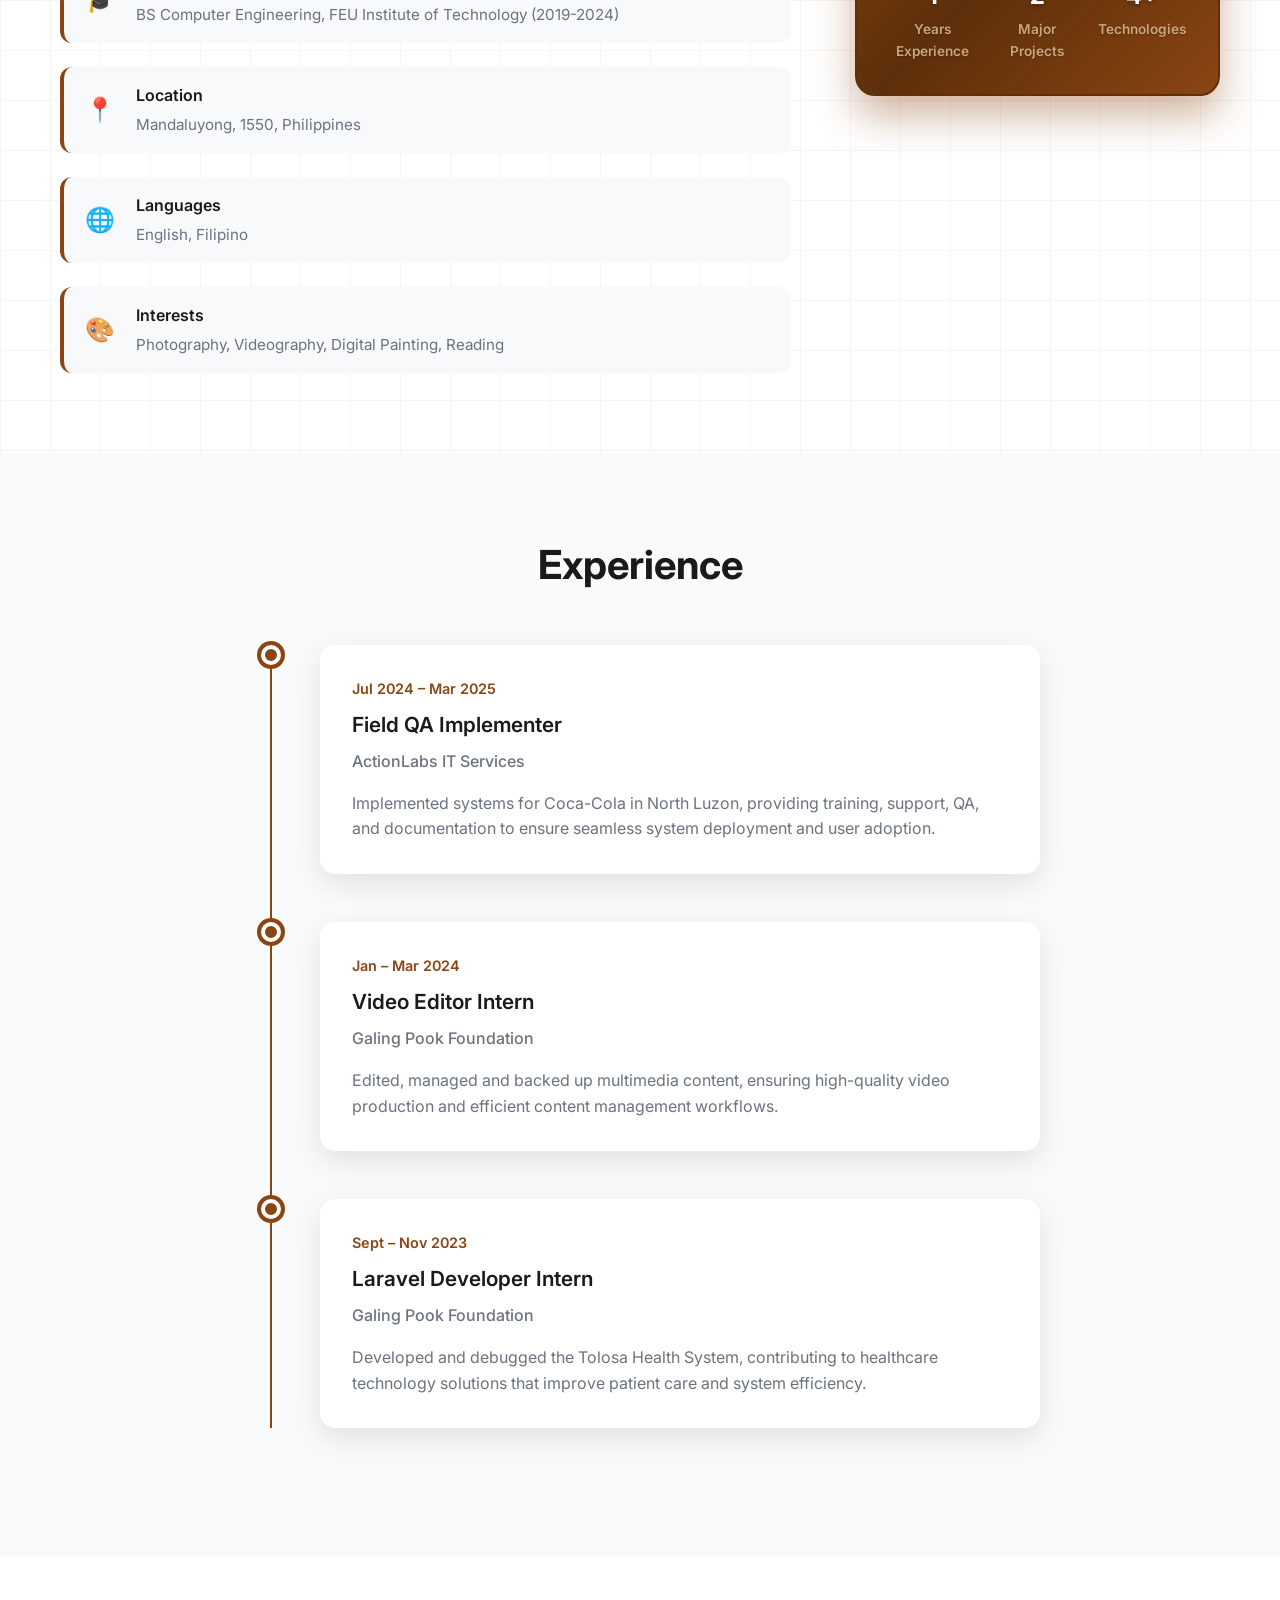
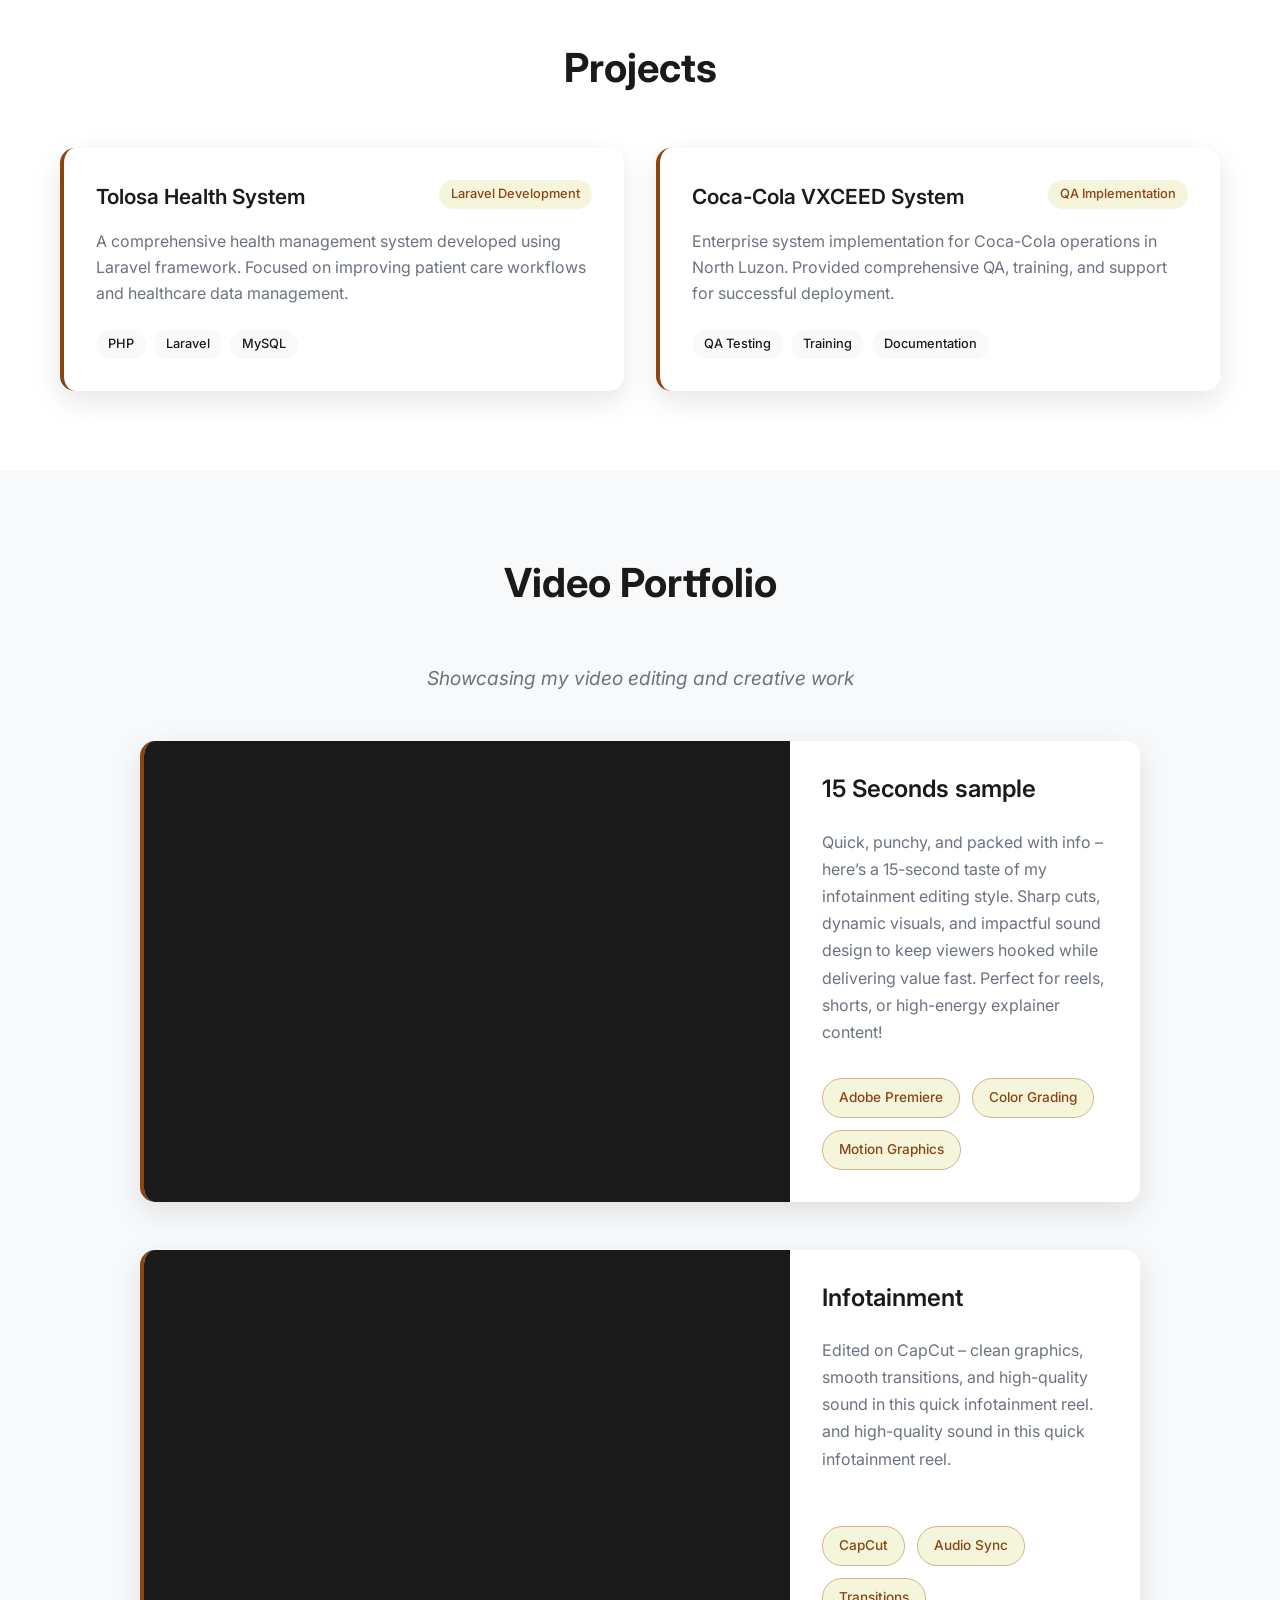
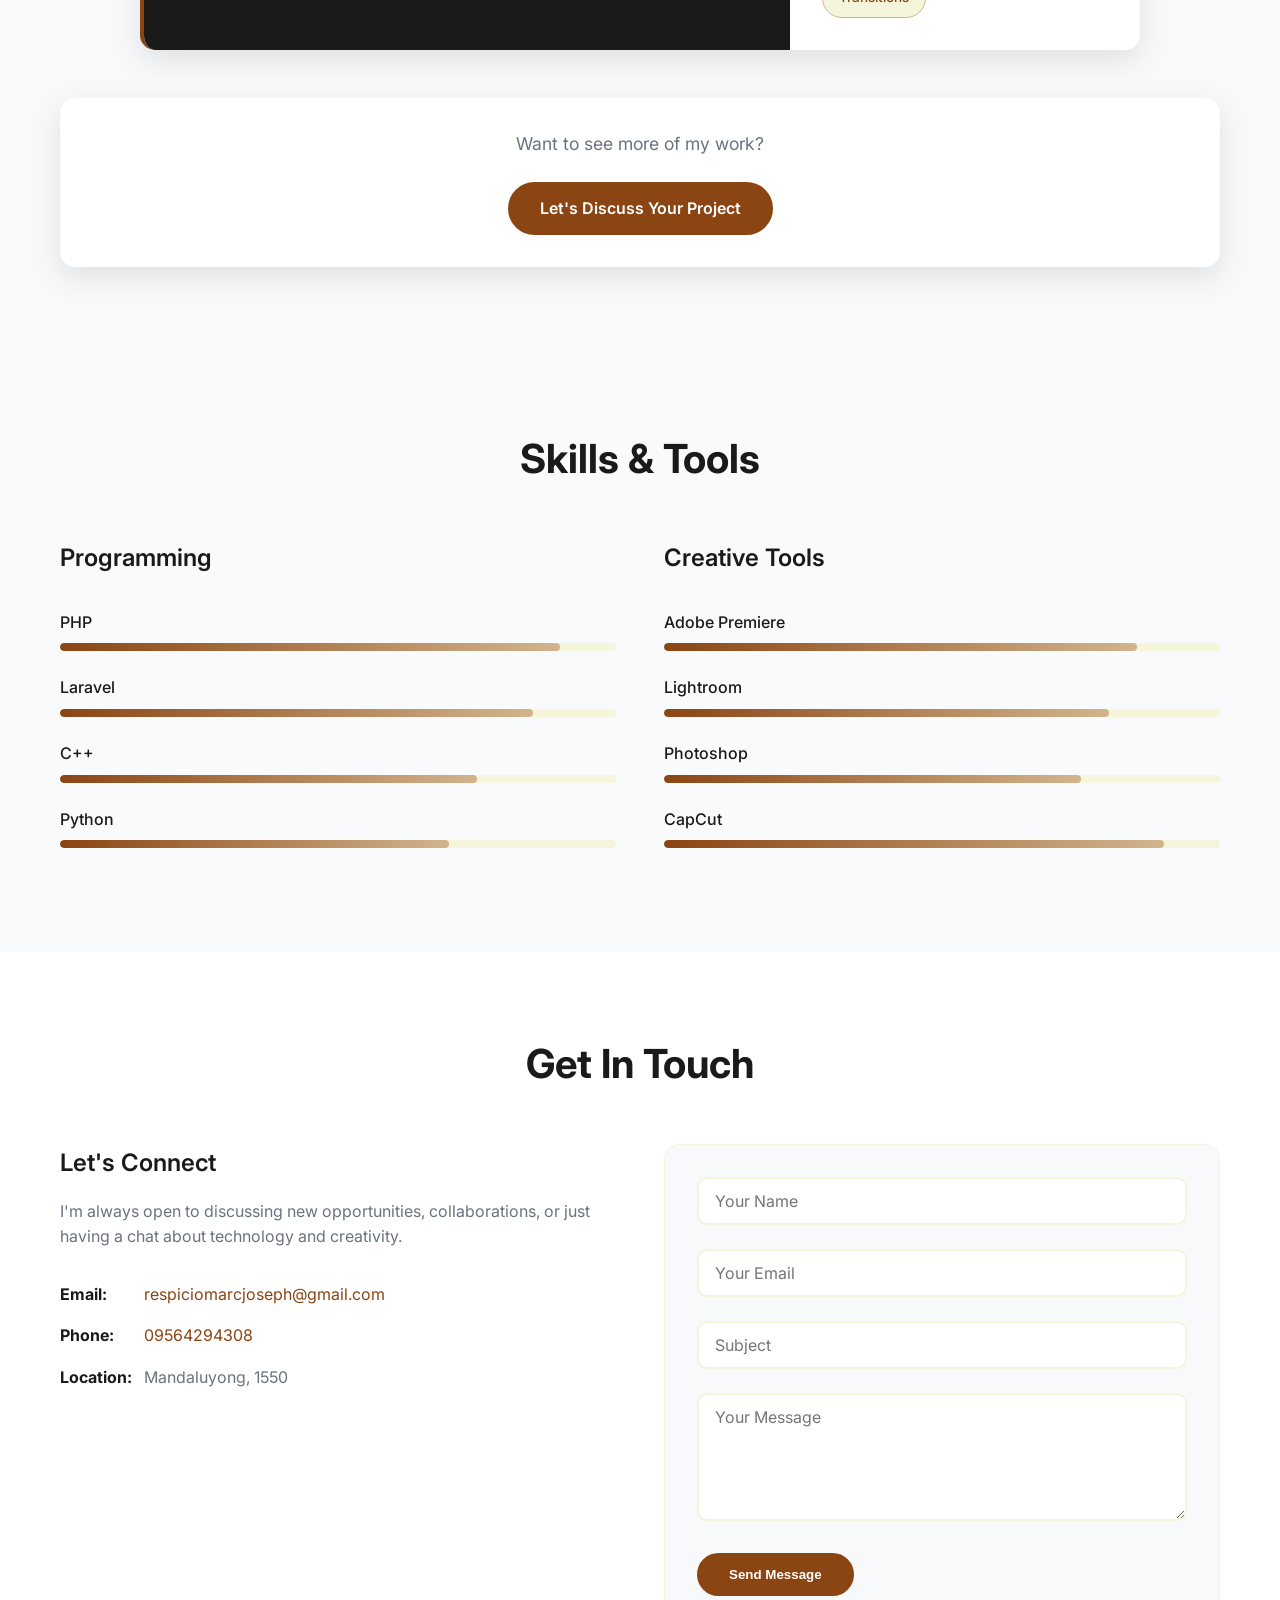
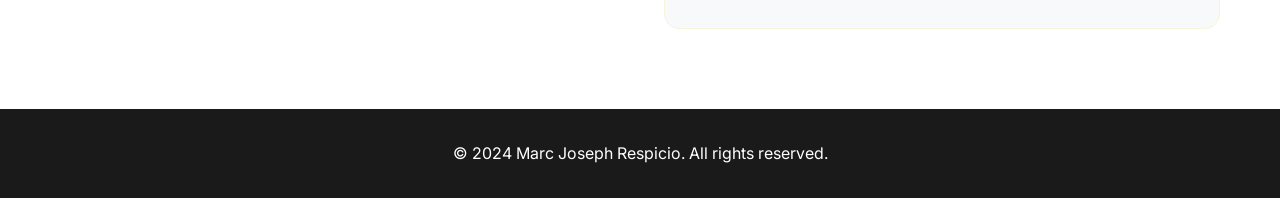
==== commit 3d11f5a3: "Update index.html" ====
--- a/index.html
+++ b/index.html
@@ -140,7 +140,7 @@
                         </div>
                         <div class="profile-stats">
                             <div class="stat-item">
-                                <div class="stat-number">3+</div>
+                                <div class="stat-number">1</div>
                                 <div class="stat-label">Years Experience</div>
                             </div>
                             <div class="stat-item">
@@ -431,4 +431,4 @@
 
     <script src="script.js"></script>
 </body>
-</html>+</html>
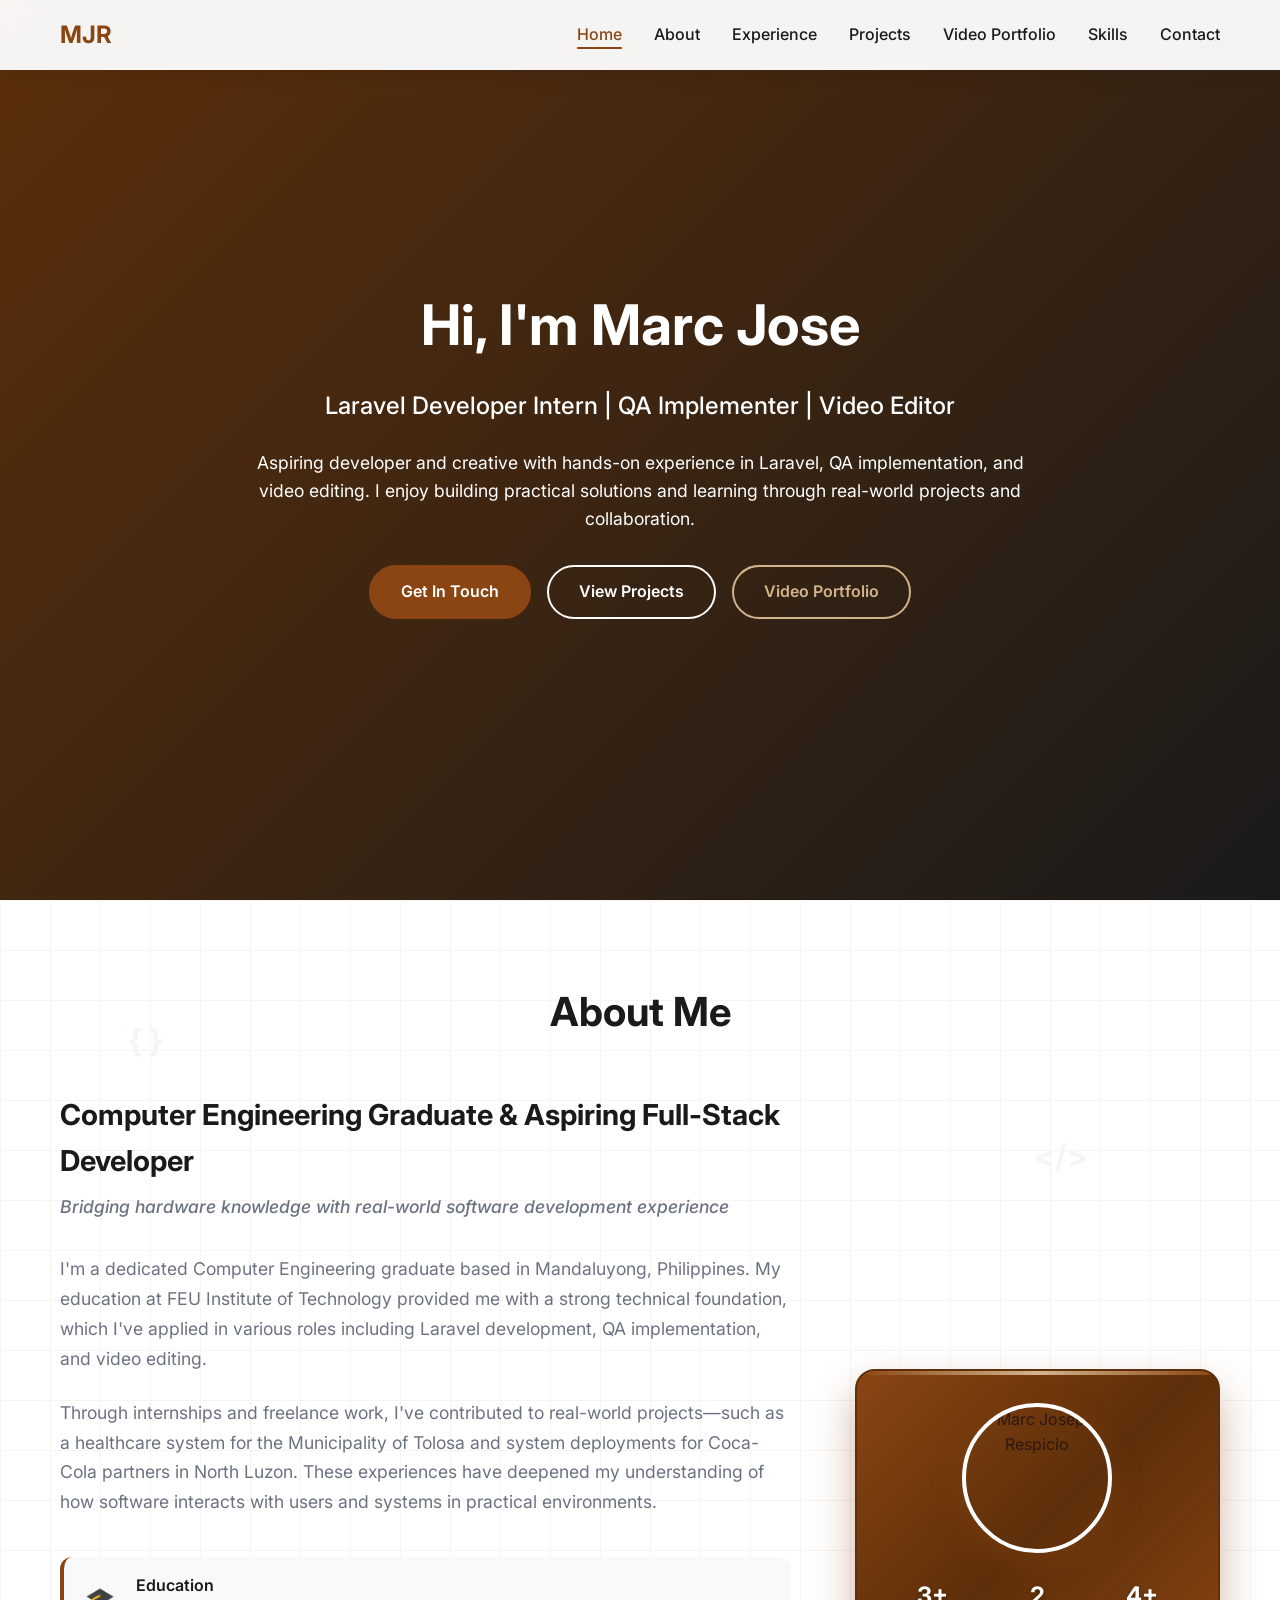
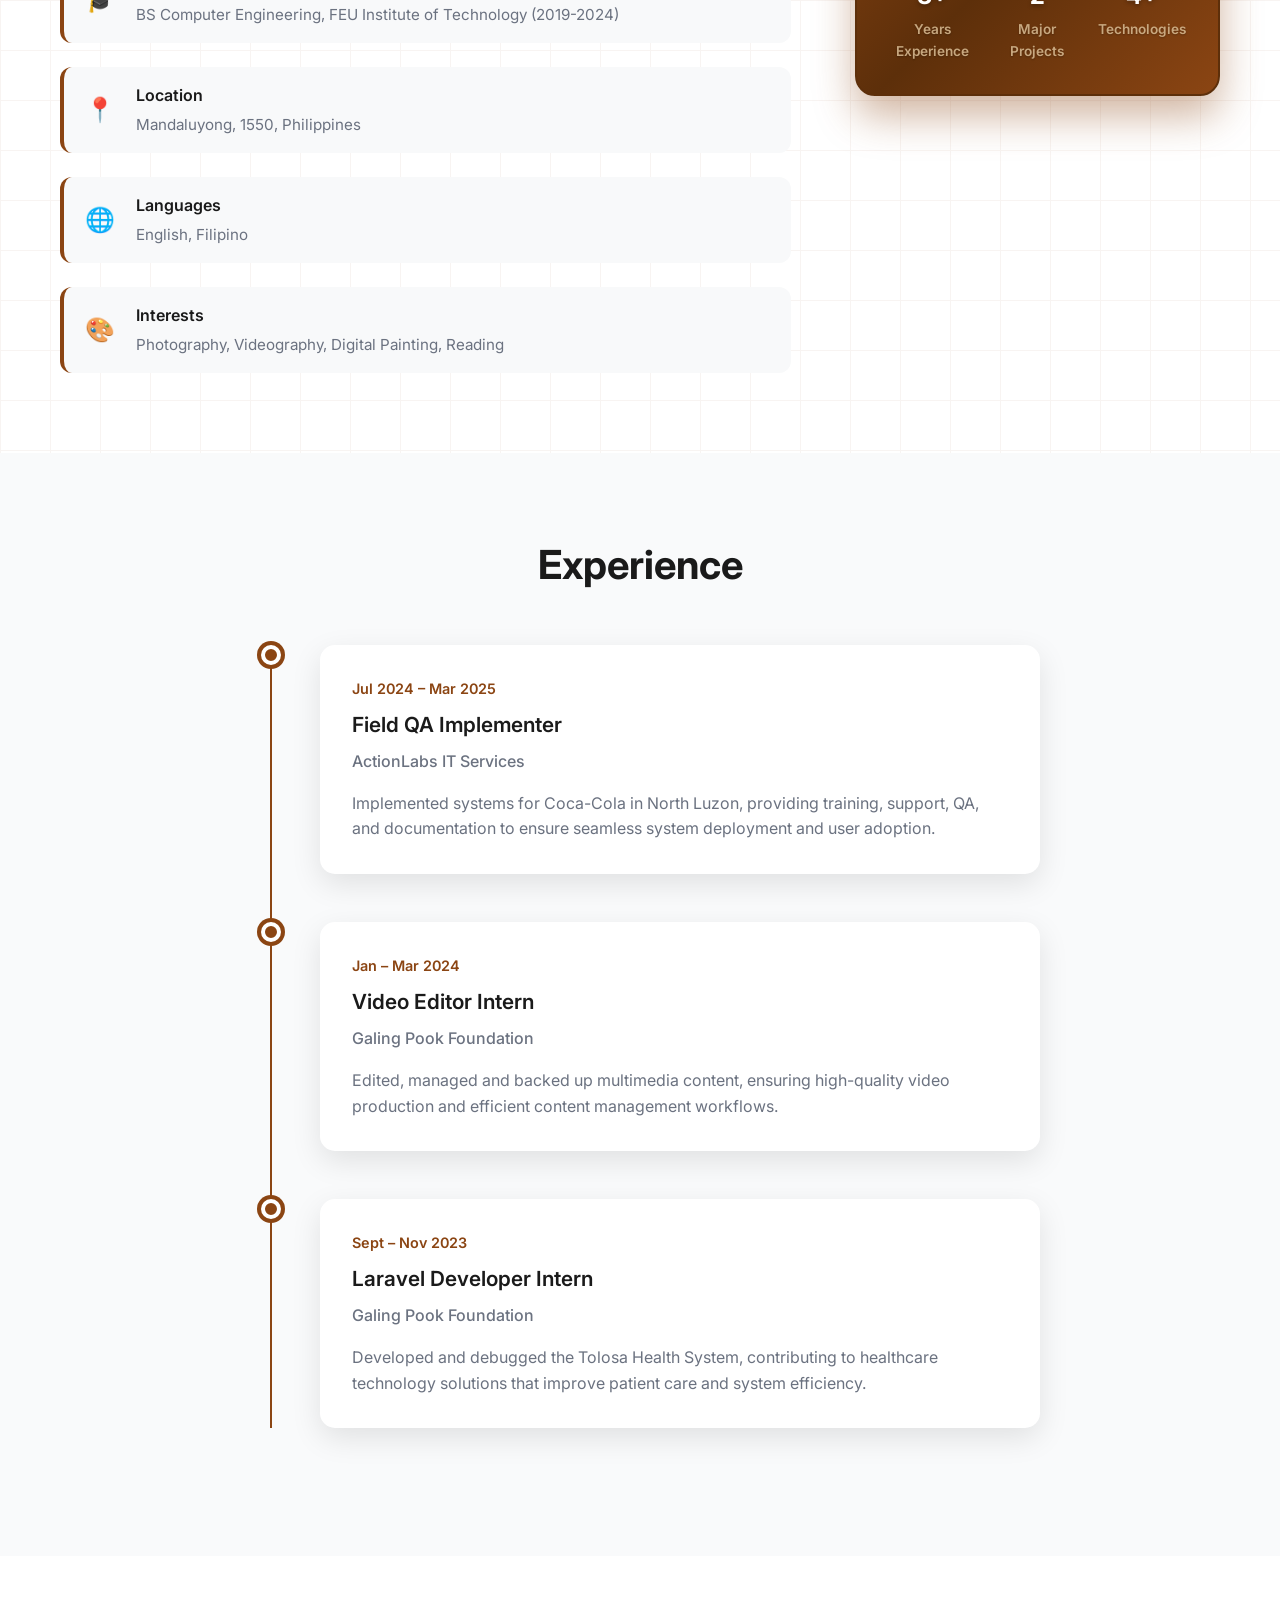
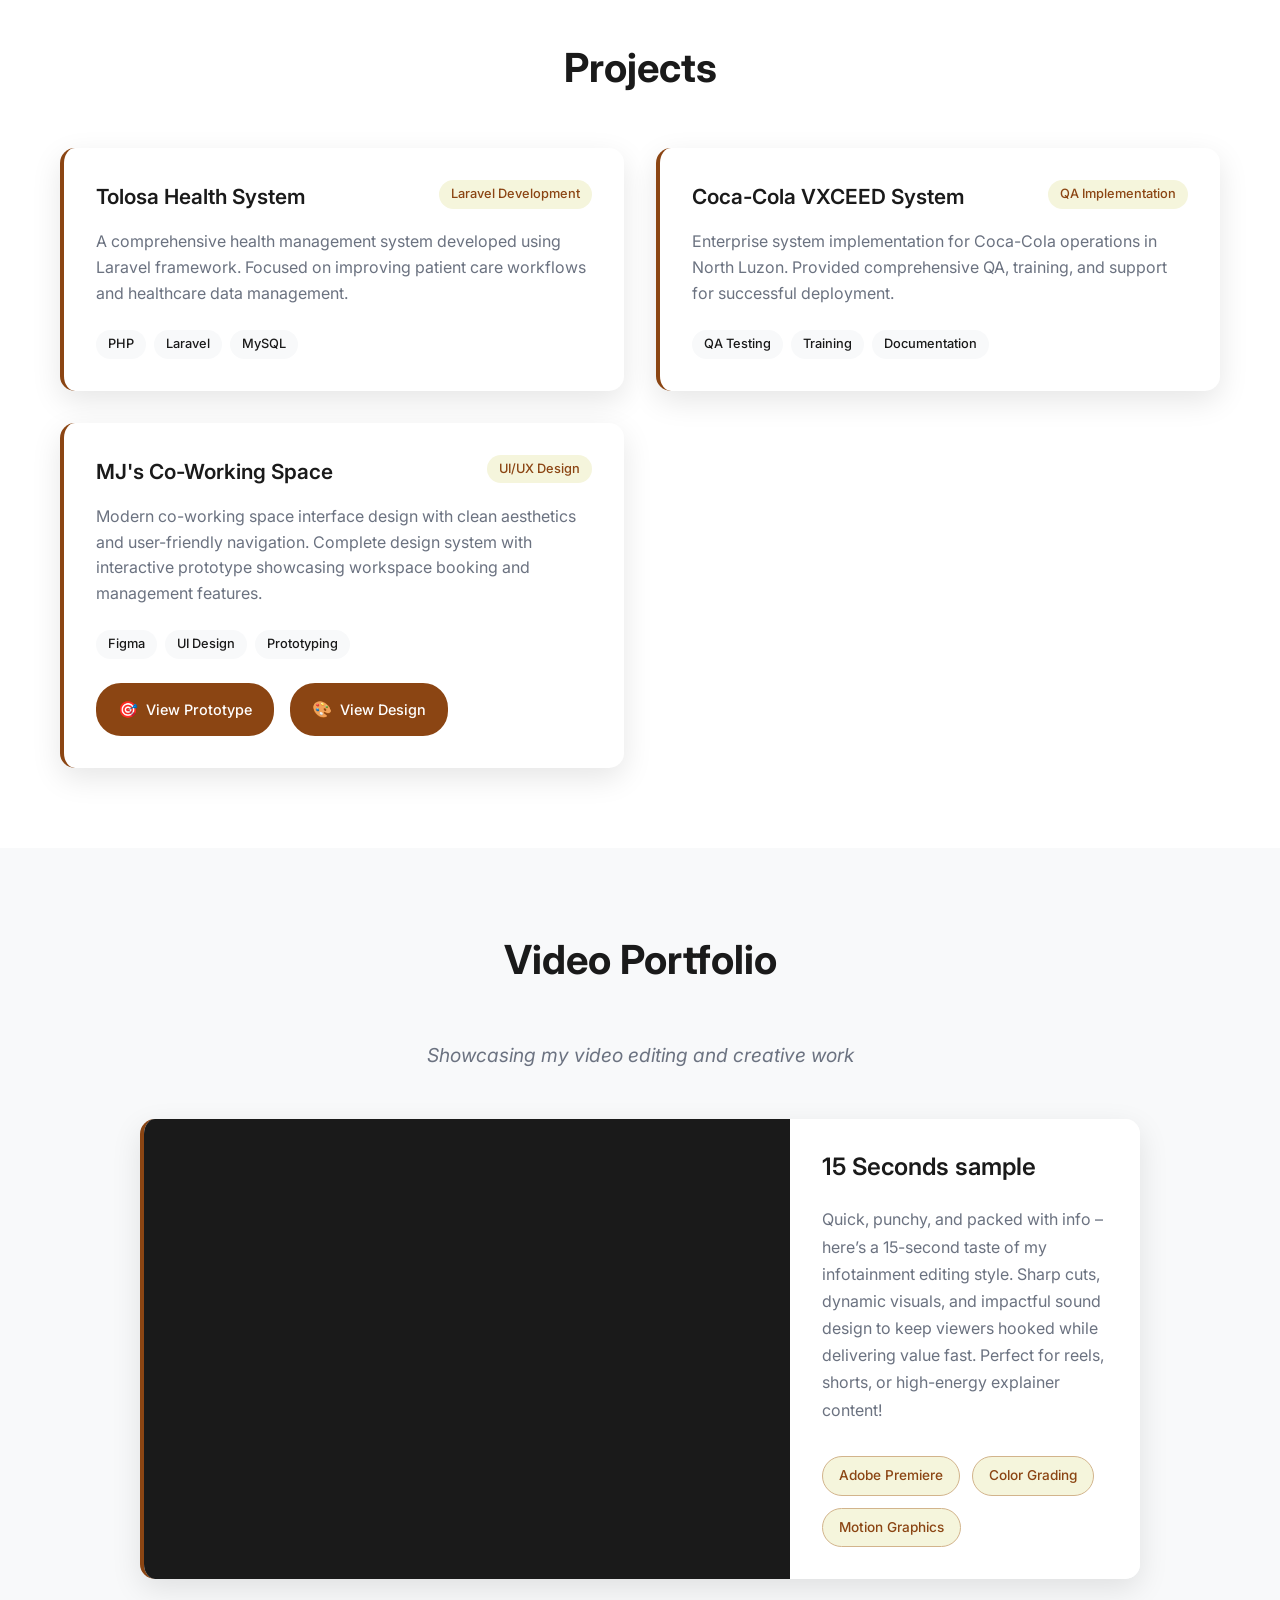
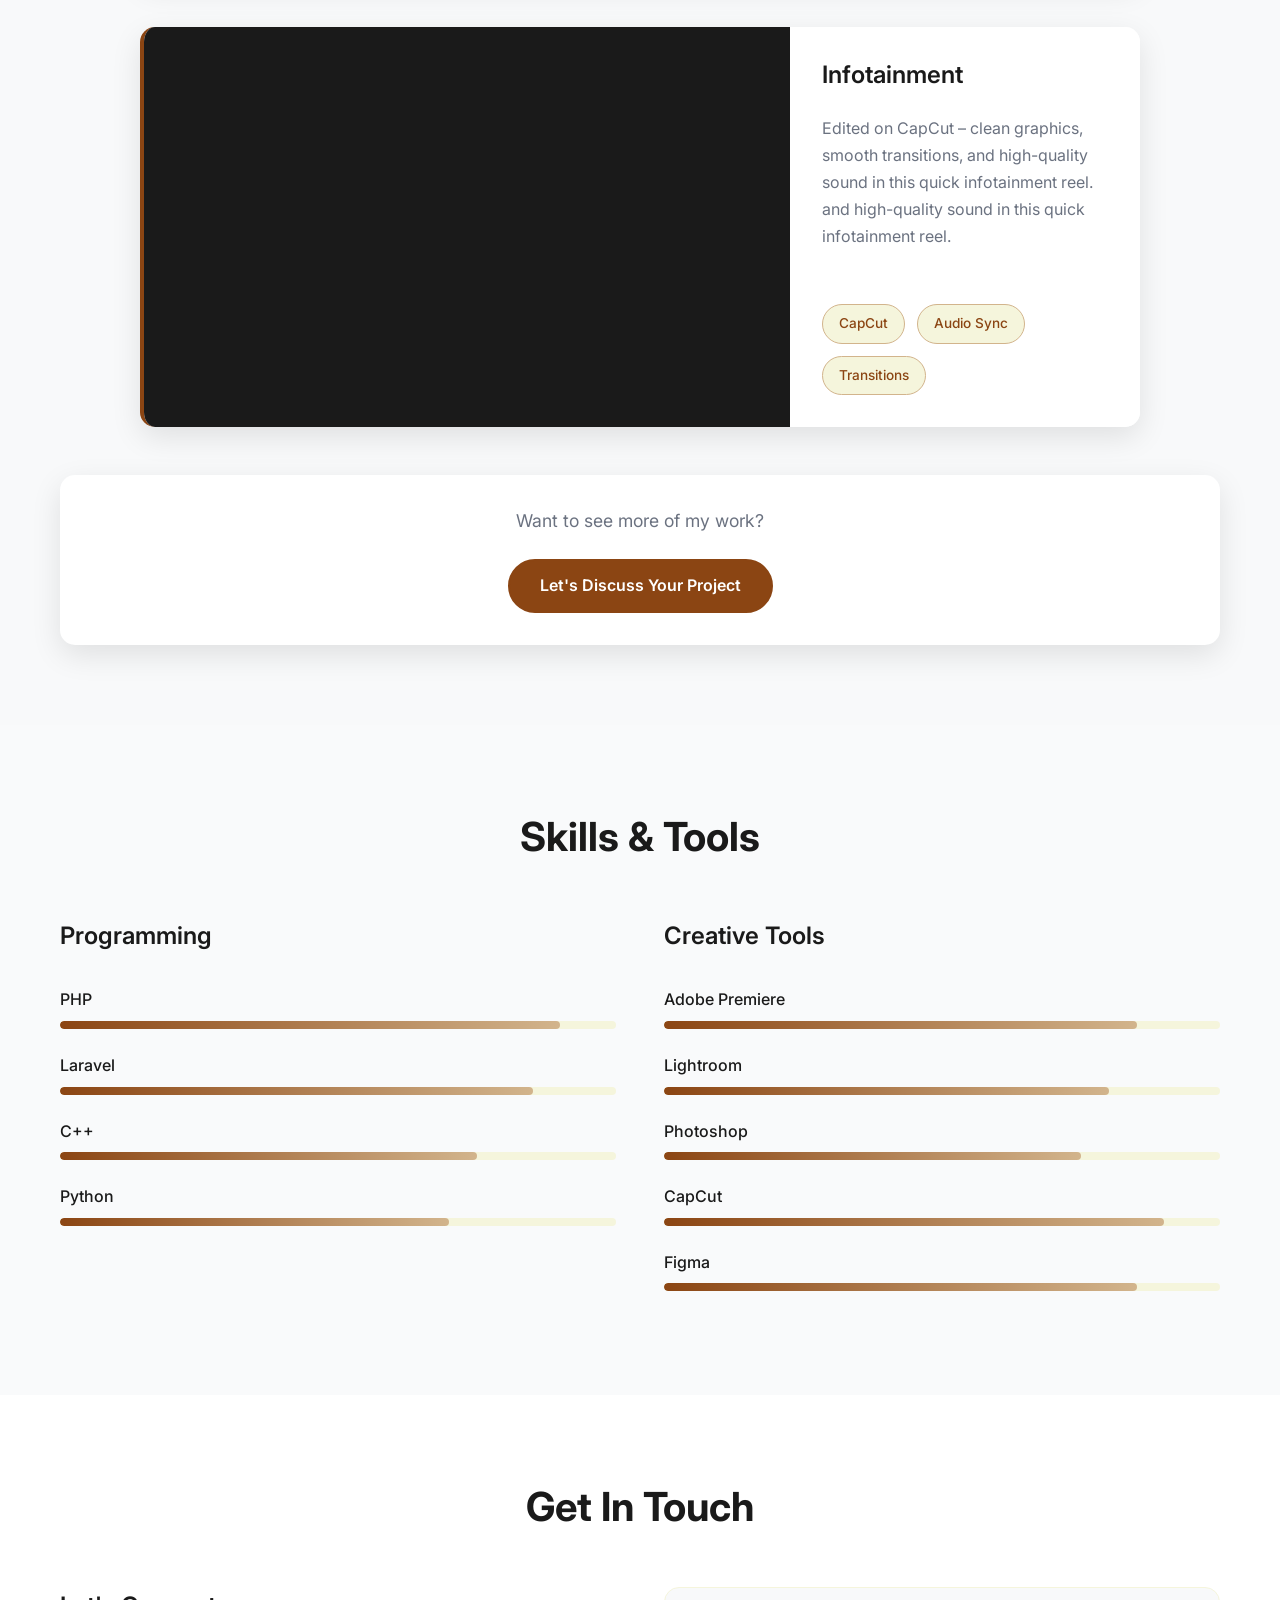
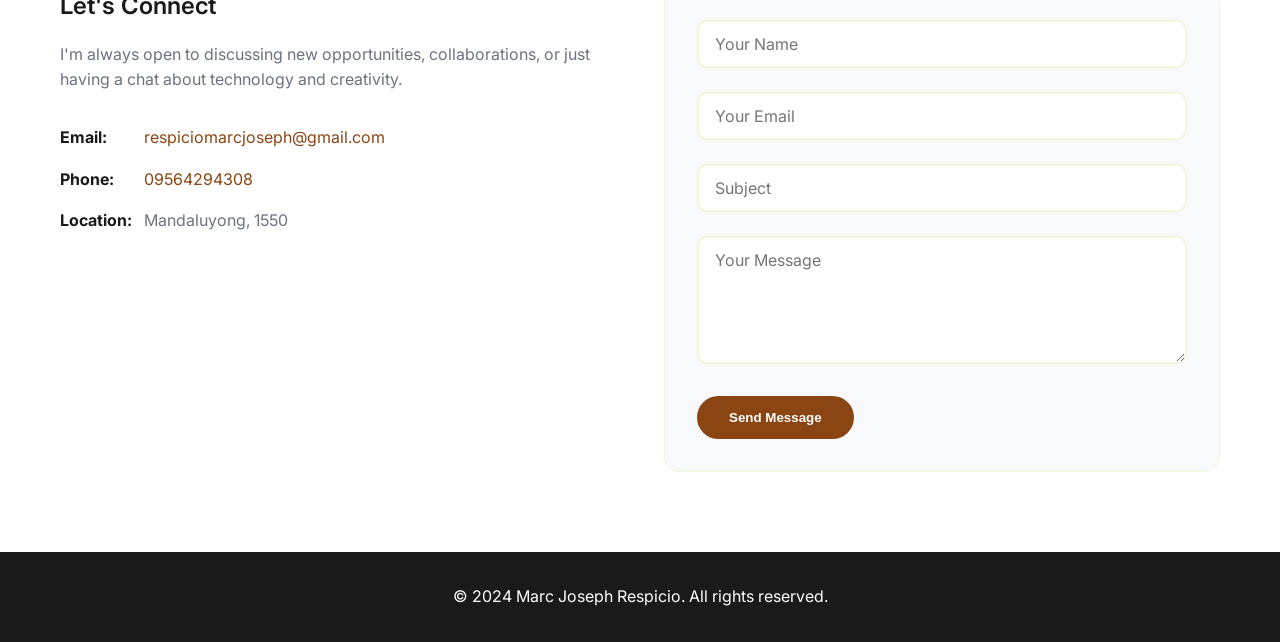
==== commit 114e6bff: "Add Figma Co-Working project with prototype links and Figma skill (85%)" ====
--- a/index.html
+++ b/index.html
@@ -140,7 +140,7 @@
                         </div>
                         <div class="profile-stats">
                             <div class="stat-item">
-                                <div class="stat-number">1</div>
+                                <div class="stat-number">3+</div>
                                 <div class="stat-label">Years Experience</div>
                             </div>
                             <div class="stat-item">
@@ -220,13 +220,38 @@
                         <span class="project-tag">QA Implementation</span>
                     </div>
                     <p class="project-description">
-                        Enterprise system implementation for Coca-Cola operations in North Luzon. 
+                        Enterprise system implementation for Coca-Cola operations in North Luzon.
                         Provided comprehensive QA, training, and support for successful deployment.
                     </p>
                     <div class="project-tech">
                         <span class="tech-tag">QA Testing</span>
                         <span class="tech-tag">Training</span>
                         <span class="tech-tag">Documentation</span>
+                    </div>
+                </div>
+                <div class="project-card">
+                    <div class="project-header">
+                        <h3>MJ's Co-Working Space</h3>
+                        <span class="project-tag">UI/UX Design</span>
+                    </div>
+                    <p class="project-description">
+                        Modern co-working space interface design with clean aesthetics and user-friendly navigation.
+                        Complete design system with interactive prototype showcasing workspace booking and management features.
+                    </p>
+                    <div class="project-tech">
+                        <span class="tech-tag">Figma</span>
+                        <span class="tech-tag">UI Design</span>
+                        <span class="tech-tag">Prototyping</span>
+                    </div>
+                    <div class="project-links">
+                        <a href="https://www.figma.com/proto/uHFdIHOyUMx9UdMMBQQz0B/MJ-s-Co-Working-v1?node-id=1-2&p=f&t=Sbg7V3IlhjUPZHv2-1&scaling=scale-down&content-scaling=fixed&page-id=0%3A1&starting-point-node-id=1%3A2"
+                           target="_blank" class="project-link">
+                            <span>🎯</span> View Prototype
+                        </a>
+                        <a href="https://www.figma.com/design/uHFdIHOyUMx9UdMMBQQz0B/MJ-s-Co-Working-v1?node-id=0-1&t=TCKHsRpumy1wcxyg-1"
+                           target="_blank" class="project-link">
+                            <span>🎨</span> View Design
+                        </a>
                     </div>
                 </div>
             </div>
@@ -372,6 +397,12 @@
                                 <div class="skill-progress" data-width="90"></div>
                             </div>
                         </div>
+                        <div class="skill-item">
+                            <span class="skill-name">Figma</span>
+                            <div class="skill-bar">
+                                <div class="skill-progress" data-width="85"></div>
+                            </div>
+                        </div>
                     </div>
                 </div>
             </div>
@@ -431,4 +462,4 @@
 
     <script src="script.js"></script>
 </body>
-</html>
+</html>
--- a/styles.css
+++ b/styles.css
@@ -588,6 +588,39 @@
     font-weight: 500;
 }
 
+.project-links {
+    display: flex;
+    gap: 1rem;
+    margin-top: 1.5rem;
+    flex-wrap: wrap;
+}
+
+.project-link {
+    display: inline-flex;
+    align-items: center;
+    gap: 0.5rem;
+    padding: 0.75rem 1.25rem;
+    background: var(--primary-brown);
+    color: var(--white);
+    text-decoration: none;
+    border-radius: 25px;
+    font-weight: 500;
+    font-size: 0.9rem;
+    transition: all 0.3s ease;
+    border: 2px solid var(--primary-brown);
+}
+
+.project-link:hover {
+    background: transparent;
+    color: var(--primary-brown);
+    transform: translateY(-2px);
+    box-shadow: 0 5px 15px rgba(139, 69, 19, 0.3);
+}
+
+.project-link span {
+    font-size: 1rem;
+}
+
 /* Video Portfolio Section */
 .video-portfolio {
     background-color: var(--light-gray);
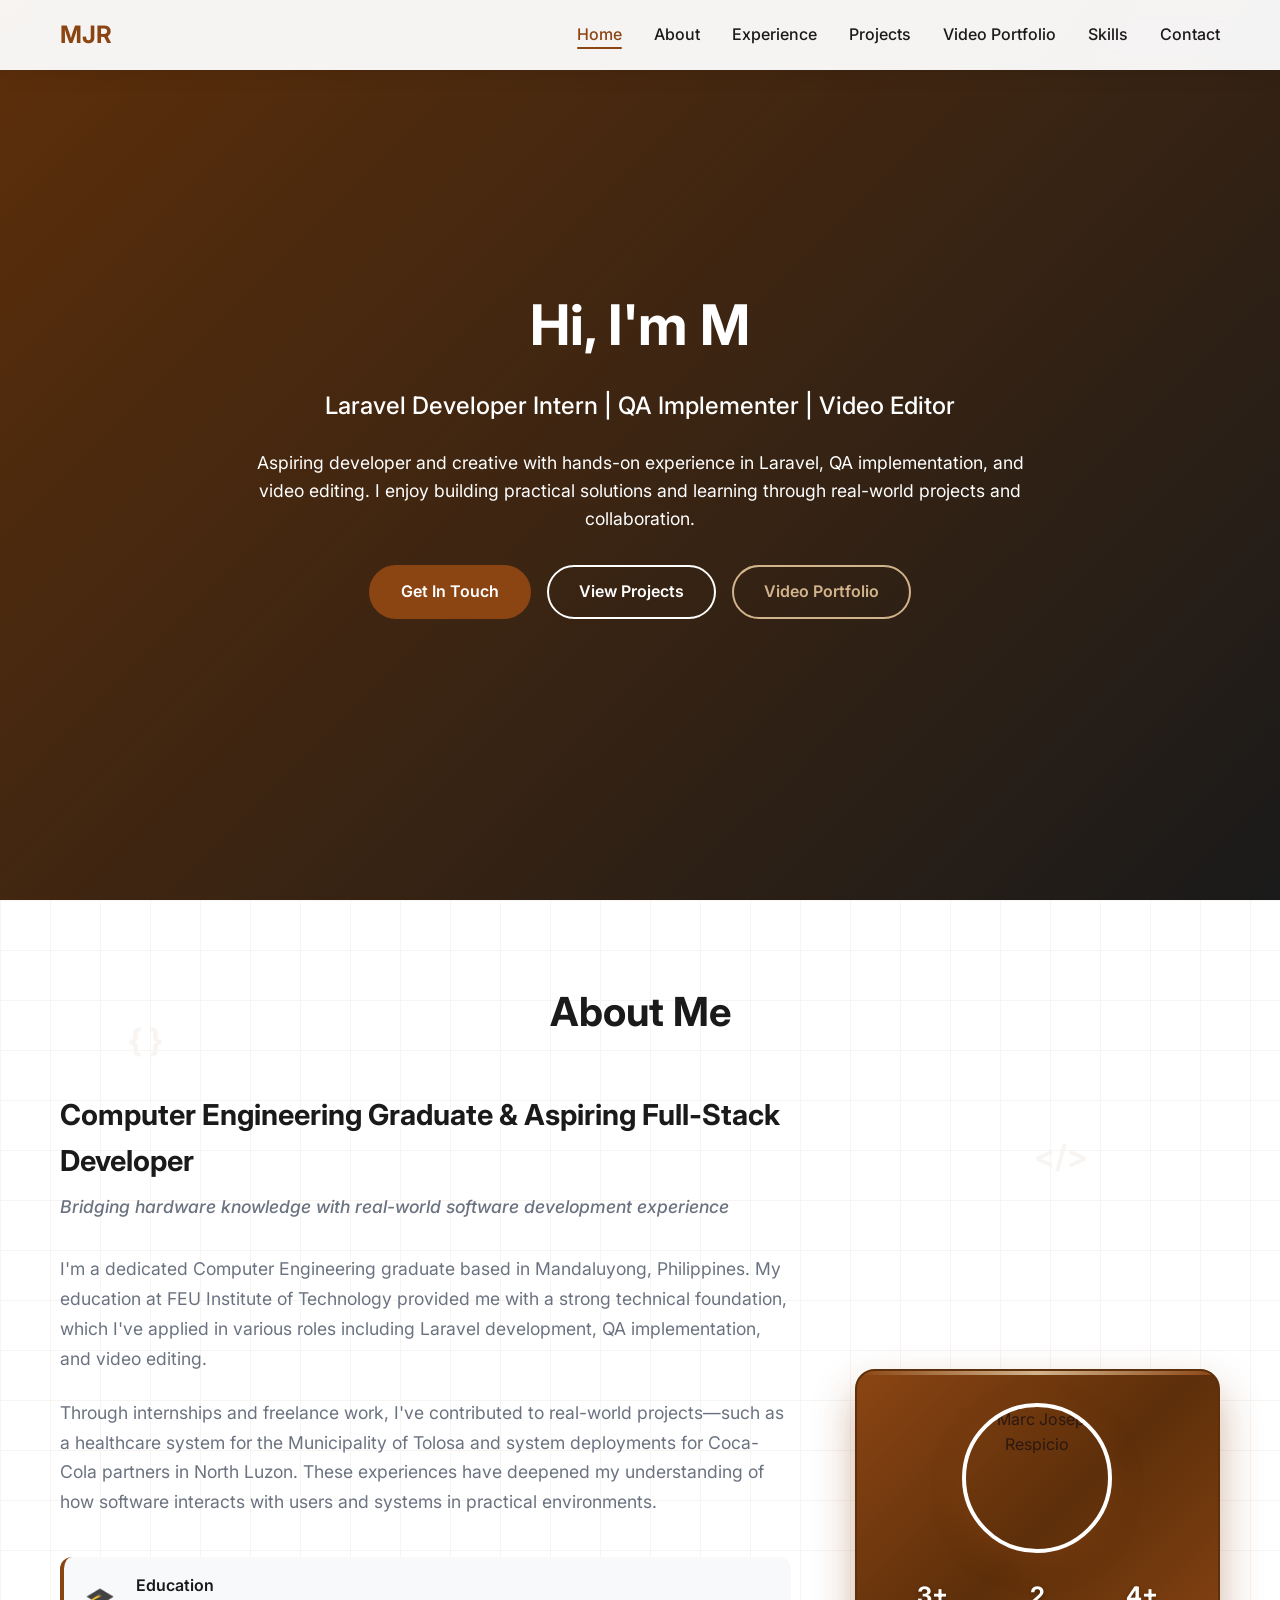
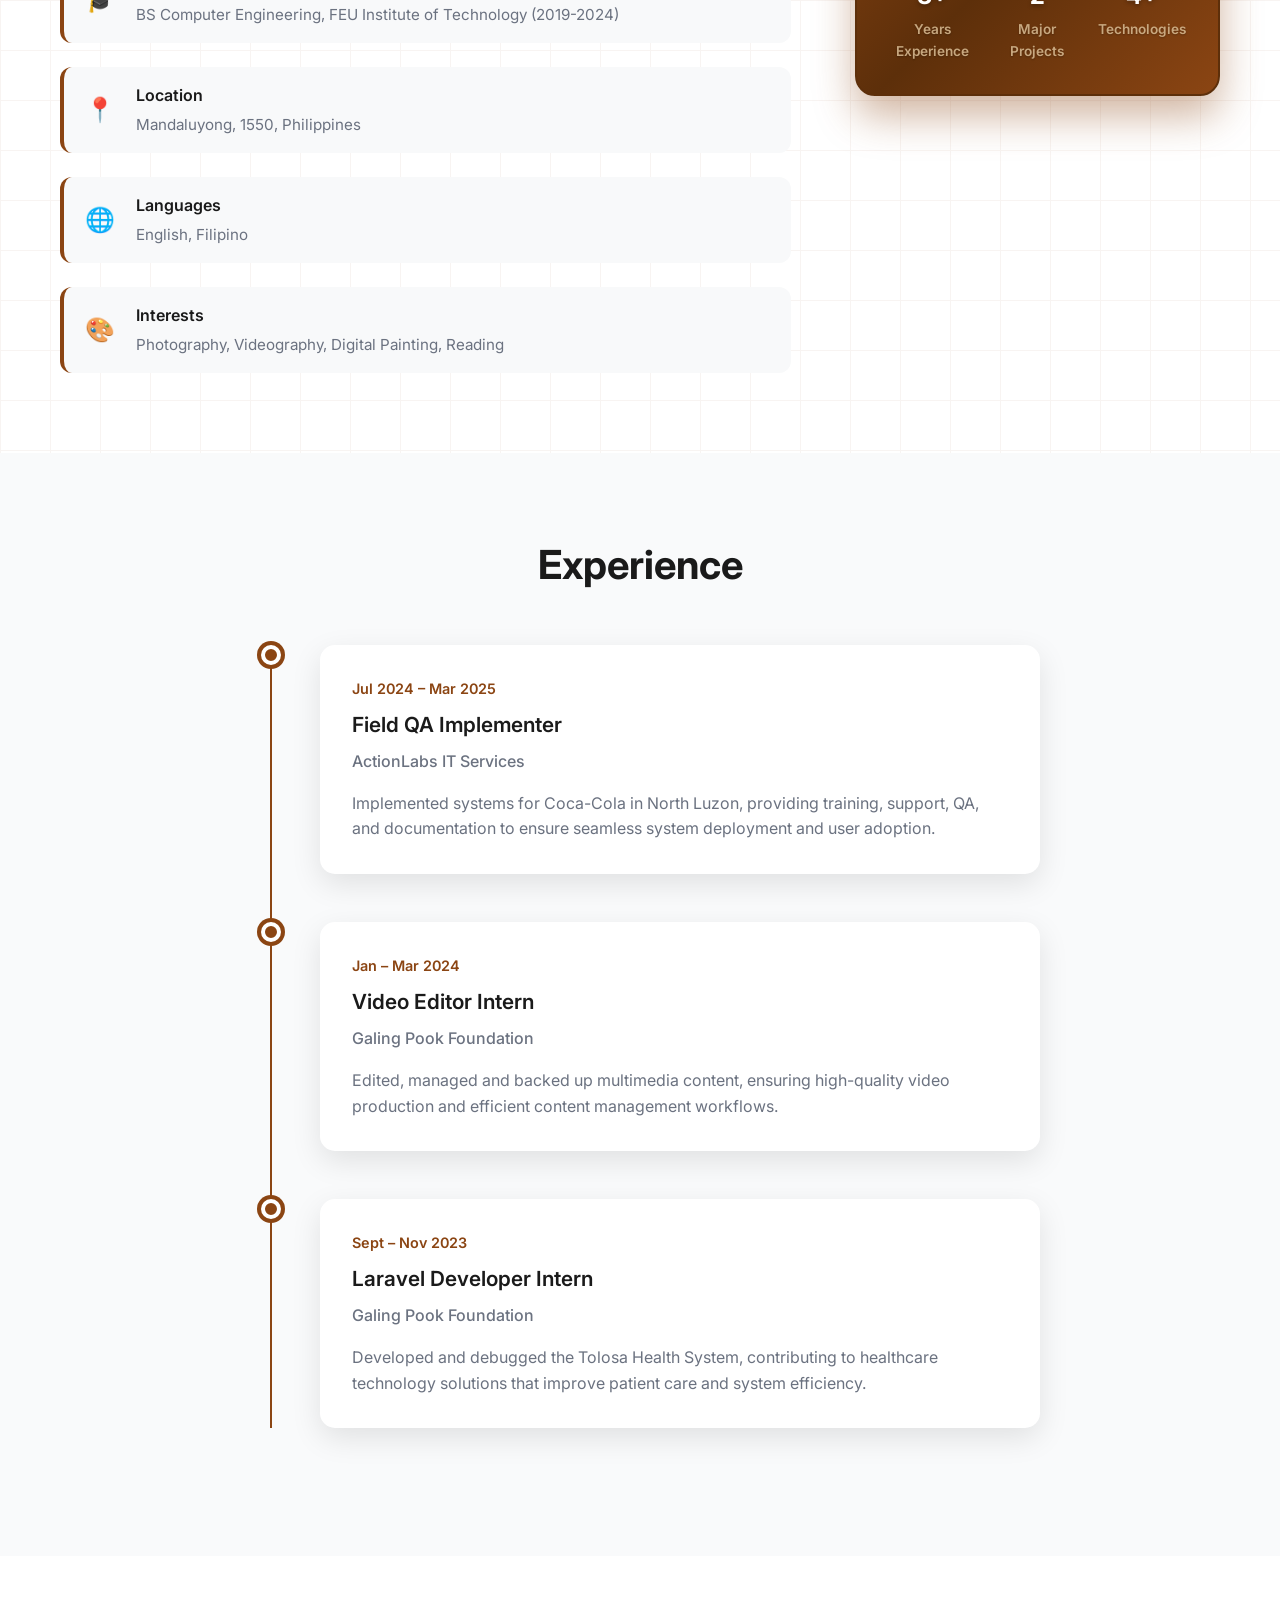
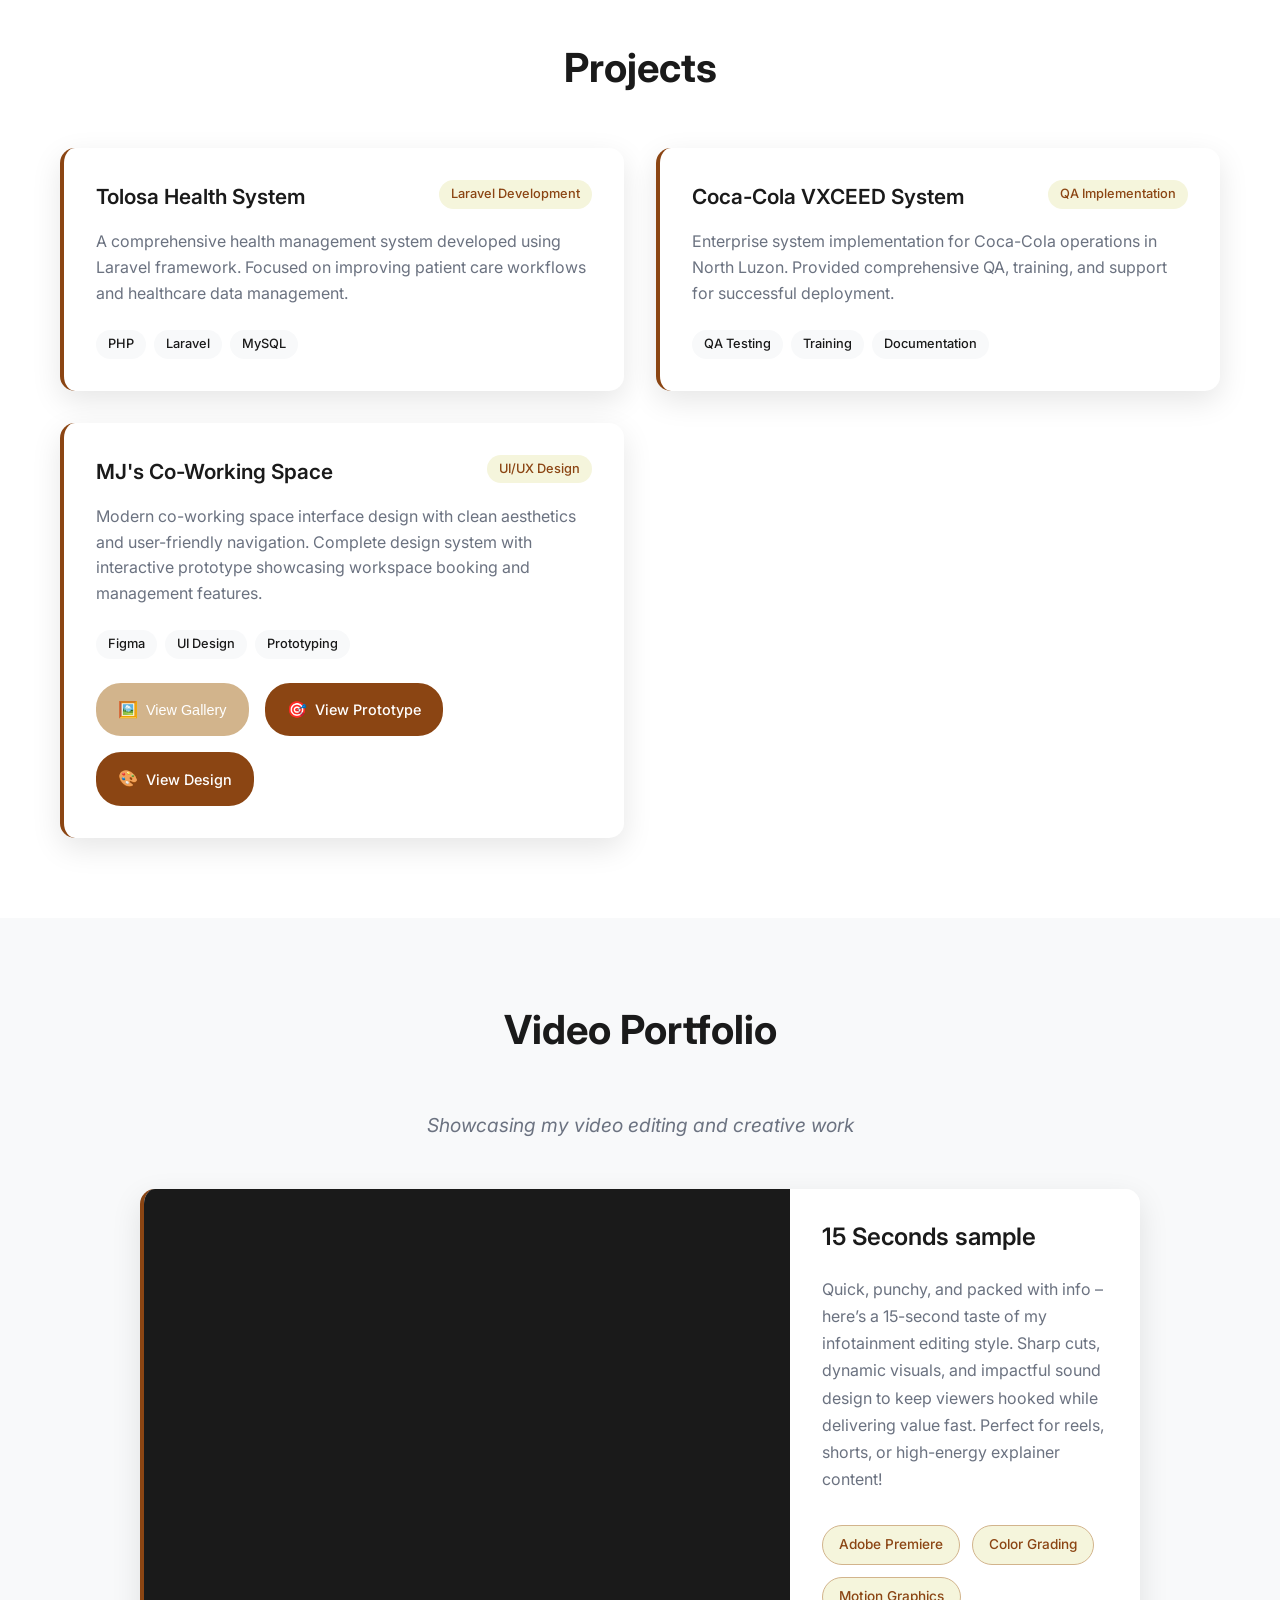
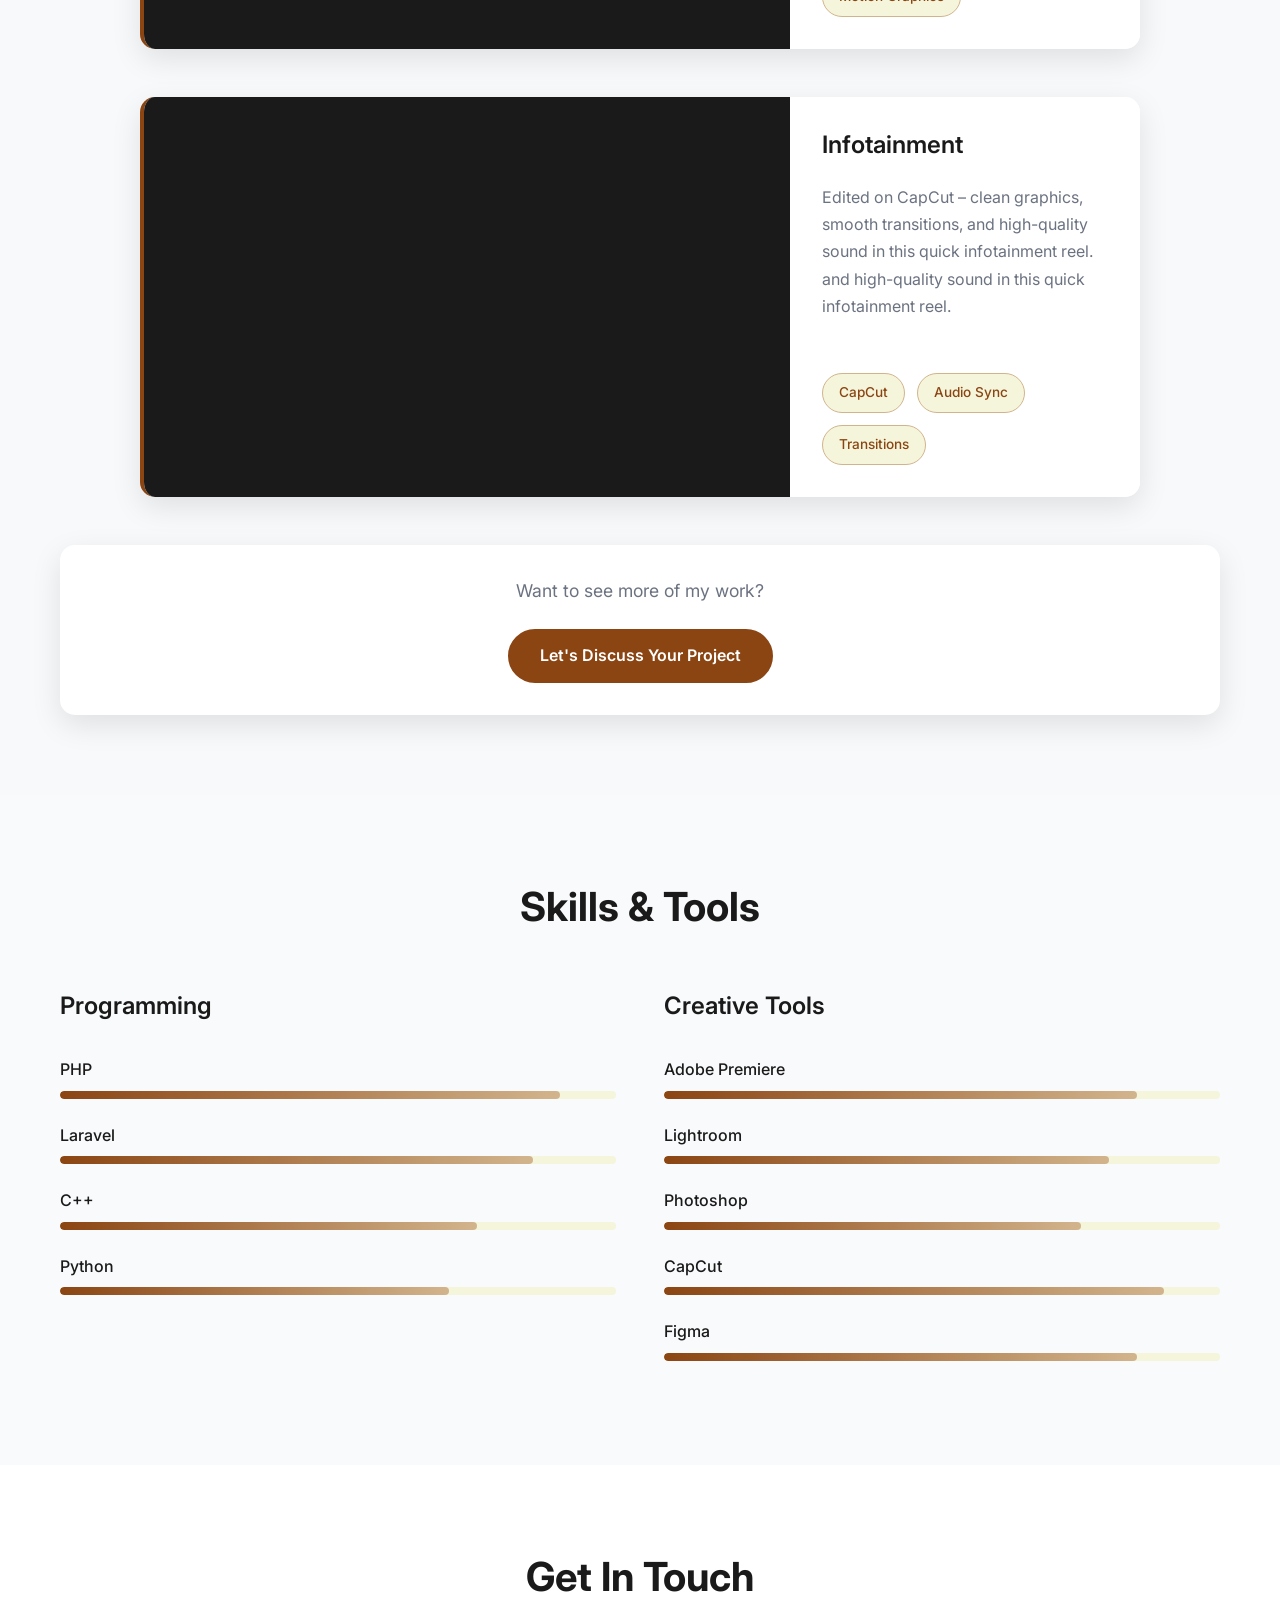
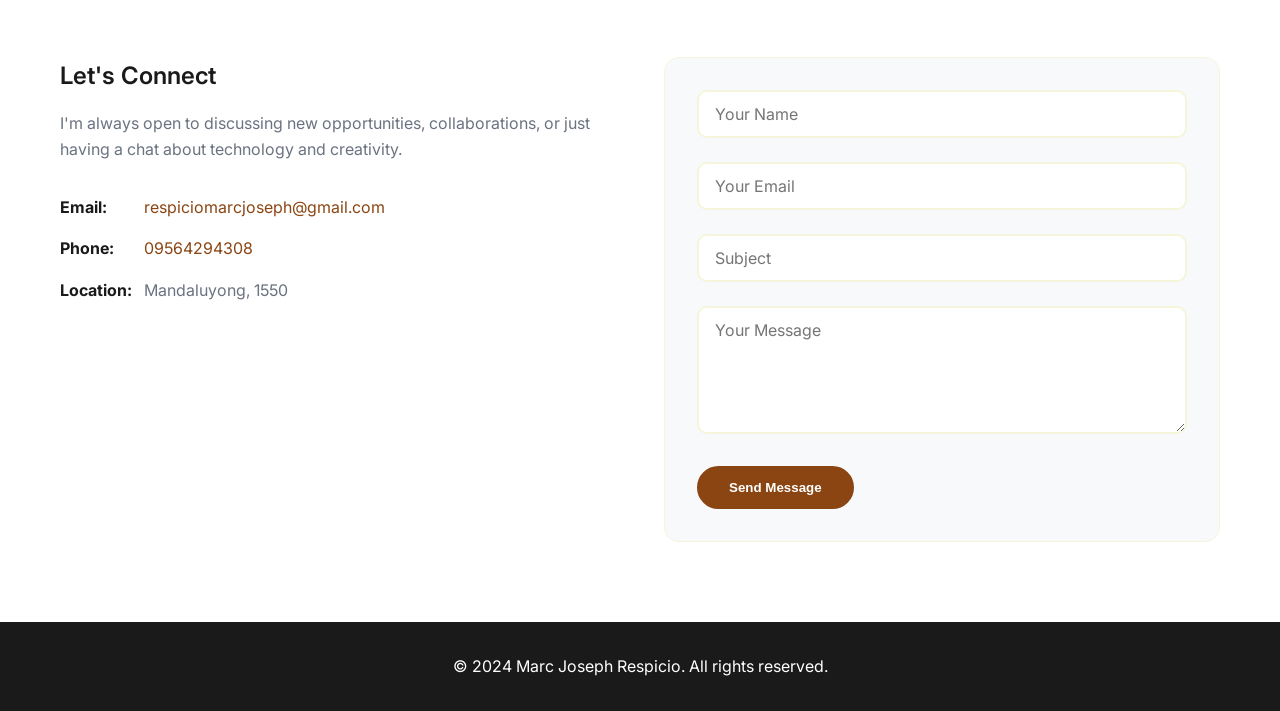
==== commit 87097c26: "✨ Add Figma Co-Working Space Gallery - Added interactive gallery with dashboard image showcasing cof" ====
--- a/index.html
+++ b/index.html
@@ -244,6 +244,9 @@
                         <span class="tech-tag">Prototyping</span>
                     </div>
                     <div class="project-links">
+                        <button onclick="openImageGallery()" class="project-link gallery-btn">
+                            <span>🖼️</span> View Gallery
+                        </button>
                         <a href="https://www.figma.com/proto/uHFdIHOyUMx9UdMMBQQz0B/MJ-s-Co-Working-v1?node-id=1-2&p=f&t=Sbg7V3IlhjUPZHv2-1&scaling=scale-down&content-scaling=fixed&page-id=0%3A1&starting-point-node-id=1%3A2"
                            target="_blank" class="project-link">
                             <span>🎯</span> View Prototype
@@ -453,6 +456,67 @@
         </div>
     </section>
 
+    <!-- Image Gallery Modal -->
+    <div id="imageGalleryModal" class="modal">
+        <div class="modal-content">
+            <div class="modal-header">
+                <h3>MJ's Co-Working Space - Design Gallery</h3>
+                <span class="close" onclick="closeImageGallery()">&times;</span>
+            </div>
+            <div class="gallery-container">
+                <div class="gallery-grid">
+                    <!-- Complete Dashboard Overview -->
+                    <div class="gallery-item" onclick="openImageModal('images/figma-dashboard.jpg')">
+                        <img src="images/figma-dashboard.jpg" alt="Co-Working Complete Dashboard" loading="lazy">
+                        <div class="gallery-overlay">
+                            <h4>Complete Dashboard</h4>
+                            <p>Full user flow overview with all screens</p>
+                        </div>
+                    </div>
+
+                    <!-- Homepage -->
+                    <div class="gallery-item" onclick="openImageModal('images/figma-homepage.jpg')">
+                        <img src="images/figma-homepage.jpg" alt="Homepage Design" loading="lazy">
+                        <div class="gallery-overlay">
+                            <h4>Homepage</h4>
+                            <p>Coffee-themed landing page with menu options</p>
+                        </div>
+                    </div>
+
+                    <!-- Registration -->
+                    <div class="gallery-item" onclick="openImageModal('images/figma-registration.jpg')">
+                        <img src="images/figma-registration.jpg" alt="Registration Form" loading="lazy">
+                        <div class="gallery-overlay">
+                            <h4>Registration</h4>
+                            <p>"Let Me know!" email signup form</p>
+                        </div>
+                    </div>
+
+                    <!-- Confirmation -->
+                    <div class="gallery-item" onclick="openImageModal('images/figma-confirmation.jpg')">
+                        <img src="images/figma-confirmation.jpg" alt="Confirmation Page" loading="lazy">
+                        <div class="gallery-overlay">
+                            <h4>Confirmation</h4>
+                            <p>Thank you page with success message</p>
+                        </div>
+                    </div>
+                </div>
+            </div>
+        </div>
+    </div>
+
+    <!-- Full Size Image Modal -->
+    <div id="fullImageModal" class="modal">
+        <div class="full-image-content">
+            <span class="close" onclick="closeFullImage()">&times;</span>
+            <img id="fullImage" src="" alt="Full Size Design">
+            <div class="image-nav">
+                <button onclick="previousImage()" class="nav-btn">❮</button>
+                <button onclick="nextImage()" class="nav-btn">❯</button>
+            </div>
+        </div>
+    </div>
+
     <!-- Footer -->
     <footer class="footer">
         <div class="container">
--- a/styles.css
+++ b/styles.css
@@ -621,6 +621,187 @@
     font-size: 1rem;
 }
 
+.gallery-btn {
+    background: var(--light-brown) !important;
+    border-color: var(--light-brown) !important;
+}
+
+.gallery-btn:hover {
+    background: transparent !important;
+    color: var(--light-brown) !important;
+}
+
+/* Image Gallery Modal */
+.modal {
+    display: none;
+    position: fixed;
+    z-index: 2000;
+    left: 0;
+    top: 0;
+    width: 100%;
+    height: 100%;
+    background-color: rgba(0, 0, 0, 0.8);
+    backdrop-filter: blur(5px);
+}
+
+.modal-content {
+    background-color: var(--white);
+    margin: 2% auto;
+    padding: 0;
+    border-radius: 15px;
+    width: 90%;
+    max-width: 1200px;
+    max-height: 90vh;
+    overflow: hidden;
+    box-shadow: 0 20px 60px rgba(0, 0, 0, 0.3);
+}
+
+.modal-header {
+    display: flex;
+    justify-content: space-between;
+    align-items: center;
+    padding: 1.5rem 2rem;
+    background: var(--primary-brown);
+    color: var(--white);
+}
+
+.modal-header h3 {
+    margin: 0;
+    font-size: 1.5rem;
+}
+
+.close {
+    color: var(--white);
+    font-size: 2rem;
+    font-weight: bold;
+    cursor: pointer;
+    transition: color 0.3s ease;
+}
+
+.close:hover {
+    color: var(--light-brown);
+}
+
+.gallery-container {
+    padding: 2rem;
+    max-height: 70vh;
+    overflow-y: auto;
+}
+
+.gallery-grid {
+    display: grid;
+    grid-template-columns: repeat(auto-fit, minmax(300px, 1fr));
+    gap: 1.5rem;
+}
+
+.gallery-item {
+    position: relative;
+    border-radius: 10px;
+    overflow: hidden;
+    cursor: pointer;
+    transition: transform 0.3s ease;
+    box-shadow: 0 5px 15px rgba(0, 0, 0, 0.1);
+}
+
+.gallery-item:hover {
+    transform: translateY(-5px);
+}
+
+.gallery-item img {
+    width: 100%;
+    height: 250px;
+    object-fit: cover;
+    transition: transform 0.3s ease;
+}
+
+.gallery-item:hover img {
+    transform: scale(1.05);
+}
+
+.gallery-overlay {
+    position: absolute;
+    bottom: 0;
+    left: 0;
+    right: 0;
+    background: linear-gradient(transparent, rgba(0, 0, 0, 0.8));
+    color: var(--white);
+    padding: 2rem 1rem 1rem;
+    transform: translateY(100%);
+    transition: transform 0.3s ease;
+}
+
+.gallery-item:hover .gallery-overlay {
+    transform: translateY(0);
+}
+
+.gallery-overlay h4 {
+    margin: 0 0 0.5rem 0;
+    font-size: 1.1rem;
+}
+
+.gallery-overlay p {
+    margin: 0;
+    font-size: 0.9rem;
+    opacity: 0.9;
+}
+
+/* Full Size Image Modal */
+.full-image-content {
+    position: relative;
+    width: 100%;
+    height: 100%;
+    display: flex;
+    align-items: center;
+    justify-content: center;
+}
+
+.full-image-content .close {
+    position: absolute;
+    top: 20px;
+    right: 30px;
+    z-index: 2001;
+    background: rgba(0, 0, 0, 0.5);
+    border-radius: 50%;
+    width: 50px;
+    height: 50px;
+    display: flex;
+    align-items: center;
+    justify-content: center;
+}
+
+#fullImage {
+    max-width: 90%;
+    max-height: 90%;
+    object-fit: contain;
+    border-radius: 10px;
+    box-shadow: 0 20px 60px rgba(0, 0, 0, 0.5);
+}
+
+.image-nav {
+    position: absolute;
+    bottom: 30px;
+    left: 50%;
+    transform: translateX(-50%);
+    display: flex;
+    gap: 1rem;
+}
+
+.nav-btn {
+    background: rgba(0, 0, 0, 0.7);
+    color: var(--white);
+    border: none;
+    padding: 1rem 1.5rem;
+    border-radius: 50px;
+    cursor: pointer;
+    font-size: 1.2rem;
+    transition: all 0.3s ease;
+}
+
+.nav-btn:hover {
+    background: var(--primary-brown);
+    transform: scale(1.1);
+}
+
 /* Video Portfolio Section */
 .video-portfolio {
     background-color: var(--light-gray);
